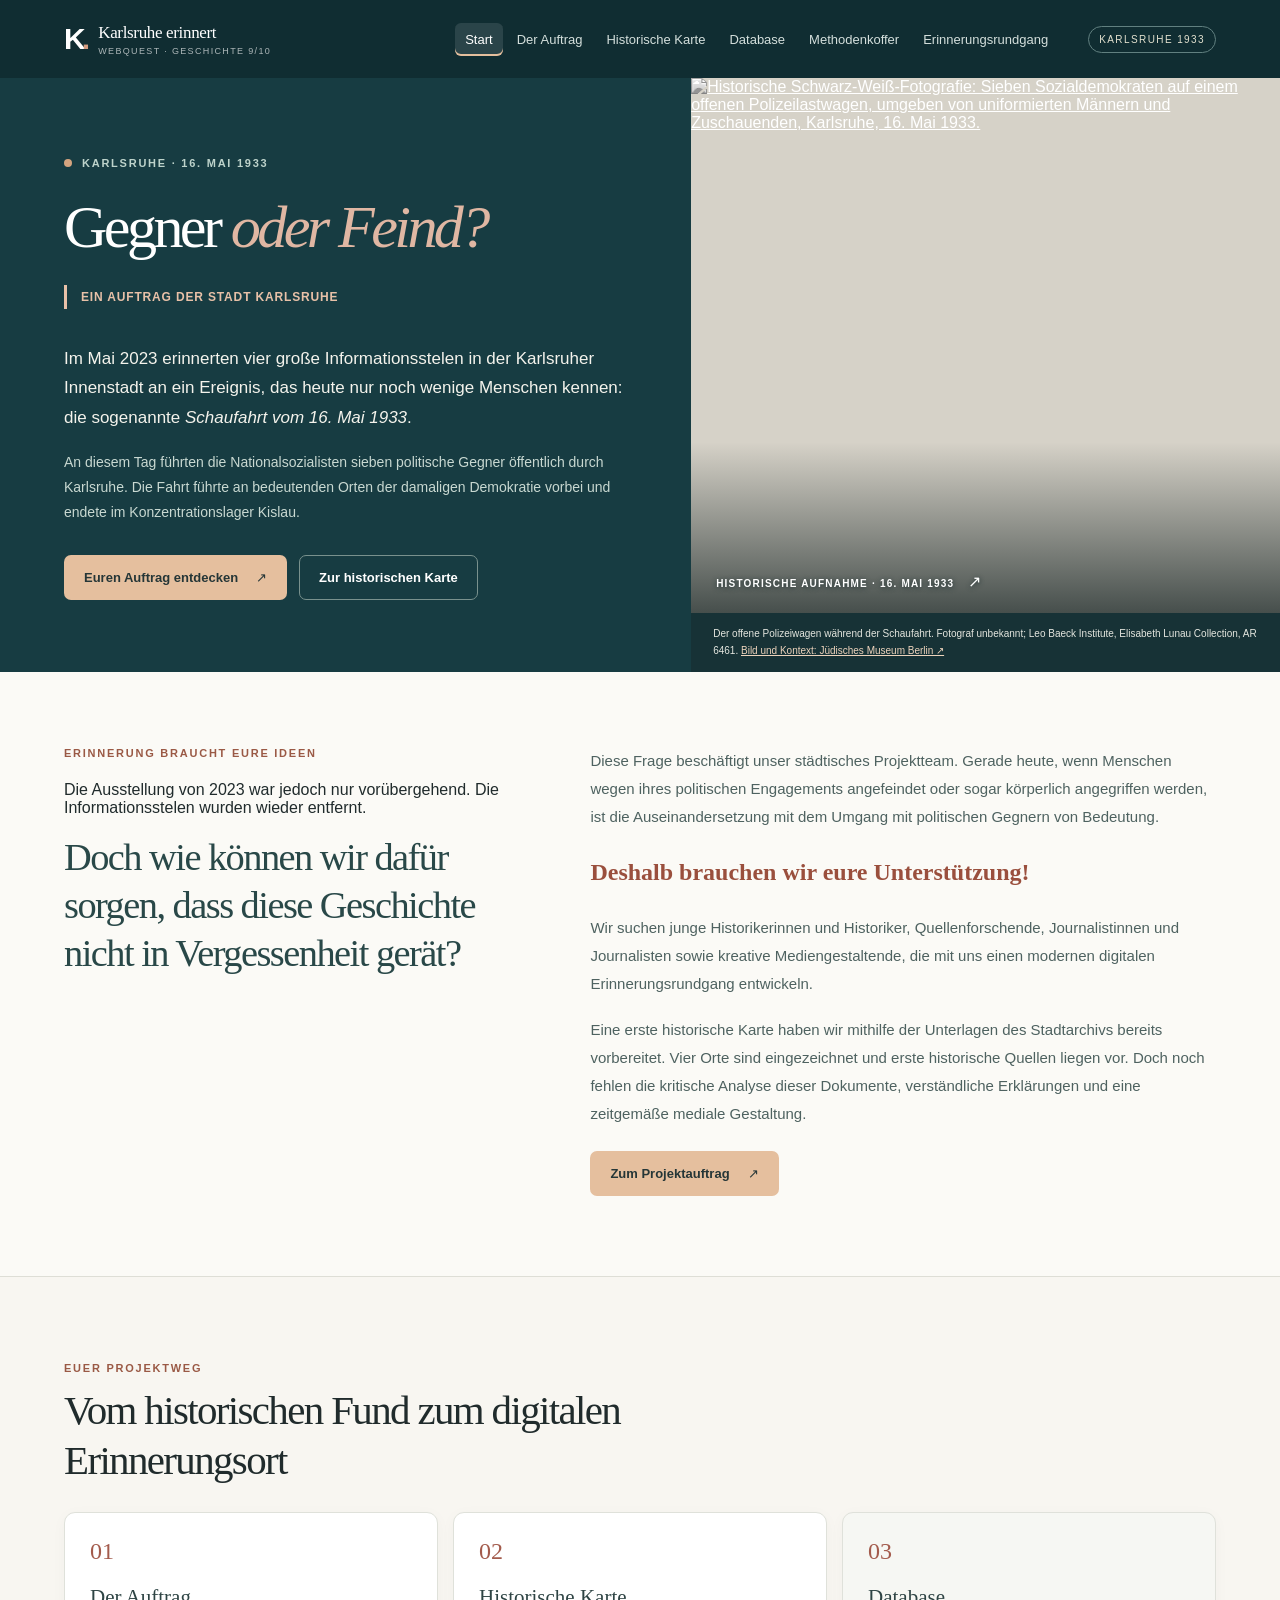
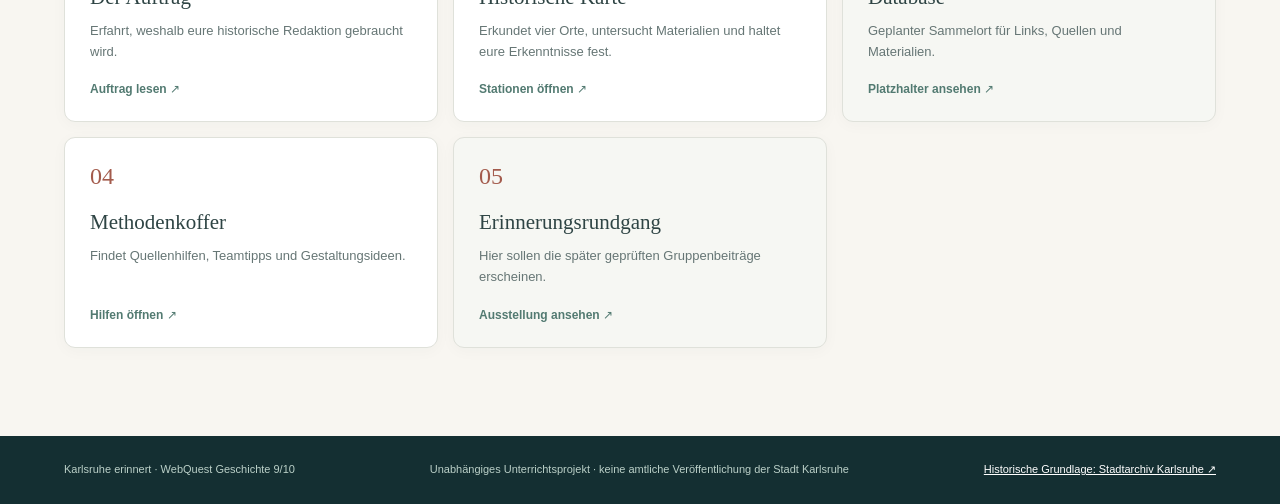
==== index.html @ 9ac7f00b "Preserve original intro narrative order before guiding question" ====
<!doctype html>
<html lang="de">
<head>
  <meta charset="utf-8">
  <meta name="viewport" content="width=device-width, initial-scale=1">
  <meta name="description" content="Gegner oder Feind? – Karlsruher WebQuest zur Schaufahrt vom 16. Mai 1933.">
  <title>Gegner oder Feind? | Karlsruhe erinnert</title>
  
  <link rel="stylesheet" href="styles.css">
  
</head>
<body>
  <a class="skip-link" href="#content">Zum Inhalt springen</a>
  <header class="topbar">
    <a class="brand" href="index.html" aria-label="Zur Startseite">
      <span class="brand-mark" aria-hidden="true">K<span class="brand-dot">.</span></span>
      <span><strong>Karlsruhe erinnert</strong><small>WEBQUEST · GESCHICHTE 9/10</small></span>
    </a>
    <nav class="main-nav" aria-label="Hauptnavigation">
      <a href="index.html" aria-current="page">Start</a>
<a href="auftrag.html">Der Auftrag</a>
<a href="karte.html">Historische Karte</a>
<a href="database.html">Database</a>
<a href="methodenkoffer.html">Methodenkoffer</a>
<a href="erinnerungsrundgang.html">Erinnerungsrundgang</a>
    </nav>
    <details class="mobile-nav">
      <summary>Menü <span aria-hidden="true">☰</span></summary>
      <nav aria-label="Mobile Navigation"><a href="index.html" aria-current="page">Start</a>
<a href="auftrag.html">Der Auftrag</a>
<a href="karte.html">Historische Karte</a>
<a href="database.html">Database</a>
<a href="methodenkoffer.html">Methodenkoffer</a>
<a href="erinnerungsrundgang.html">Erinnerungsrundgang</a></nav>
    </details>
    <span class="top-label">KARLSRUHE 1933</span>
  </header>
  <main id="content">
    <section class="intro intro-photo" id="start">
  <div class="intro-copy">
    <p class="eyebrow"><span class="pulse-dot"></span> KARLSRUHE · 16. MAI 1933</p>
    <h1>Gegner <em>oder Feind?</em></h1>
    <p class="intro-overline"><strong>Ein Auftrag der Stadt Karlsruhe</strong></p>
    <p class="intro-lead">Im Mai 2023 erinnerten vier große Informationsstelen in der Karlsruher Innenstadt an ein Ereignis, das heute nur noch wenige Menschen kennen: die sogenannte <em>Schaufahrt vom 16. Mai 1933</em>.</p>
    <p class="intro-sub">An diesem Tag führten die Nationalsozialisten sieben politische Gegner öffentlich durch Karlsruhe. Die Fahrt führte an bedeutenden Orten der damaligen Demokratie vorbei und endete im Konzentrationslager Kislau.</p>
    <div class="intro-actions"><a class="button button-main" href="auftrag.html">Euren Auftrag entdecken <span aria-hidden="true">↗</span></a><a class="button button-quiet" href="karte.html">Zur historischen Karte</a></div>
  </div>
  <figure class="intro-historical-photo">
    <a class="intro-photo-link" href="https://www.jmberlin.de/1933/de/05_16_offentliche-uberstellung-von-ludwig-marum-und-sechs-weiteren-sozialdemokraten-in-das-konzentrationslager-kislau.php" target="_blank" rel="noopener noreferrer" aria-label="Originalaufnahme und historischen Kontext beim Jüdischen Museum Berlin öffnen">
      <img src="https://www.jmberlin.de/1933/de/uploads/2013/05/05_16_Marum12.jpg" alt="Historische Schwarz-Weiß-Fotografie: Sieben Sozialdemokraten auf einem offenen Polizeilastwagen, umgeben von uniformierten Männern und Zuschauenden, Karlsruhe, 16. Mai 1933." referrerpolicy="no-referrer">
      <span class="photo-hint">HISTORISCHE AUFNAHME · 16. MAI 1933 <span aria-hidden="true">↗</span></span>
    </a>
    <figcaption>Der offene Polizeiwagen während der Schaufahrt. Fotograf unbekannt; Leo Baeck Institute, Elisabeth Lunau Collection, AR 6461. <a href="https://www.jmberlin.de/1933/de/05_16_offentliche-uberstellung-von-ludwig-marum-und-sechs-weiteren-sozialdemokraten-in-das-konzentrationslager-kislau.php" target="_blank" rel="noopener noreferrer">Bild und Kontext: Jüdisches Museum Berlin ↗</a></figcaption>
  </figure>
</section>
<section class="story-section" aria-labelledby="story-question">
  <div class="story-heading"><span class="section-kicker">ERINNERUNG BRAUCHT EURE IDEEN</span><p class="story-context">Die Ausstellung von 2023 war jedoch nur vorübergehend. Die Informationsstelen wurden wieder entfernt.</p><h2 id="story-question">Doch wie können wir dafür sorgen, dass diese Geschichte nicht in Vergessenheit gerät?</h2></div>
  <div class="story-text">
    <p>Diese Frage beschäftigt unser städtisches Projektteam. Gerade heute, wenn Menschen wegen ihres politischen Engagements angefeindet oder sogar körperlich angegriffen werden, ist die Auseinandersetzung mit dem Umgang mit politischen Gegnern von Bedeutung.</p>
    <p class="story-call"><strong>Deshalb brauchen wir eure Unterstützung!</strong></p>
    <p>Wir suchen junge Historikerinnen und Historiker, Quellenforschende, Journalistinnen und Journalisten sowie kreative Mediengestaltende, die mit uns einen modernen digitalen Erinnerungsrundgang entwickeln.</p>
    <p>Eine erste historische Karte haben wir mithilfe der Unterlagen des Stadtarchivs bereits vorbereitet. Vier Orte sind eingezeichnet und erste historische Quellen liegen vor. Doch noch fehlen die kritische Analyse dieser Dokumente, verständliche Erklärungen und eine zeitgemäße mediale Gestaltung.</p>
    <div class="story-actions"><a class="button button-main" href="auftrag.html">Zum Projektauftrag <span aria-hidden="true">↗</span></a></div>
  </div>
</section>
<section class="page-overview" aria-labelledby="uebersicht-title">
  <p class="section-kicker">EUER PROJEKTWEG</p>
  <h2 id="uebersicht-title">Vom historischen Fund zum digitalen Erinnerungsort</h2>
  <div class="journey-grid">
    <a class="journey-card" href="auftrag.html"><span class="journey-index">01</span><strong>Der Auftrag</strong><p>Erfahrt, weshalb eure historische Redaktion gebraucht wird.</p><span class="journey-link">Auftrag lesen ↗</span></a>
    <a class="journey-card" href="karte.html"><span class="journey-index">02</span><strong>Historische Karte</strong><p>Erkundet vier Orte, untersucht Materialien und haltet eure Erkenntnisse fest.</p><span class="journey-link">Stationen öffnen ↗</span></a>
    <a class="journey-card journey-card-muted" href="database.html"><span class="journey-index">03</span><strong>Database</strong><p>Geplanter Sammelort für Links, Quellen und Materialien.</p><span class="journey-link">Platzhalter ansehen ↗</span></a>
    <a class="journey-card" href="methodenkoffer.html"><span class="journey-index">04</span><strong>Methodenkoffer</strong><p>Findet Quellenhilfen, Teamtipps und Gestaltungsideen.</p><span class="journey-link">Hilfen öffnen ↗</span></a>
    <a class="journey-card journey-card-muted" href="erinnerungsrundgang.html"><span class="journey-index">05</span><strong>Erinnerungsrundgang</strong><p>Hier sollen die später geprüften Gruppenbeiträge erscheinen.</p><span class="journey-link">Ausstellung ansehen ↗</span></a>
  </div>
</section>
  </main>
  <footer><span>Karlsruhe erinnert · WebQuest Geschichte 9/10</span><span>Unabhängiges Unterrichtsprojekt · keine amtliche Veröffentlichung der Stadt Karlsruhe</span><a href="https://stadtgeschichte.karlsruhe.de/erinnerungskultur/erinnerungskultur-im-oeffentlichen-raum/schaufahrt-1933" target="_blank" rel="noopener noreferrer">Historische Grundlage: Stadtarchiv Karlsruhe ↗</a></footer>
  
</body>
</html>
---- styles.css ----
:root{font-family:Inter,"Segoe UI",Arial,sans-serif;color:#202b2c;background:#f8f6f1;font-synthesis:none;--dark:#173c42;--darkest:#102d32;--teal:#2f6668;--rust:#9c4a3b;--sand:#f5f0e7;--line:#deded6;--muted:#697677;--shadow:0 12px 40px rgba(27,48,50,.09)}*{box-sizing:border-box}html{scroll-behavior:smooth}body{margin:0}button,input,textarea{font:inherit}button{cursor:pointer}a{color:inherit}a:focus-visible,button:focus-visible,input:focus-visible,textarea:focus-visible,summary:focus-visible{outline:3px solid #e09b5f;outline-offset:3px}.skip-link{position:absolute;top:-60px;left:15px;z-index:1000;background:#fff;padding:12px}.skip-link:focus{top:12px}.topbar{height:78px;background:var(--darkest);color:#fff;display:flex;align-items:center;padding:0 clamp(20px,5vw,88px);gap:30px}.brand{display:flex;align-items:center;gap:12px;text-decoration:none}.brand-mark{font-size:30px;font-weight:900;letter-spacing:-.13em}.brand-dot{color:#d39c80}.brand strong,.brand small{display:block}.brand strong{font-family:Georgia,serif;font-size:17px;font-weight:500;letter-spacing:-.02em}.brand small{font-size:9px;letter-spacing:.15em;opacity:.65;margin-top:3px}.main-nav{display:flex;gap:28px;margin-left:auto}.main-nav a{text-decoration:none;font-size:13px;color:#d4dfdc}.main-nav a:hover{text-decoration:underline}.top-label{border:1px solid #618080;border-radius:20px;padding:7px 10px;font-size:10px;letter-spacing:.14em;color:#e3e1cf}.intro{background:var(--dark);color:white;display:grid;grid-template-columns:minmax(0,1.1fr) minmax(320px,.9fr);min-height:475px;overflow:hidden}.intro-copy{padding:80px 5vw 74px max(5vw,calc((100vw - 1300px)/2));max-width:790px;position:relative;z-index:1}.eyebrow,.section-kicker{font-size:11px;font-weight:750;letter-spacing:.16em}.eyebrow{color:#bed3cb;display:flex;align-items:center;gap:10px}.pulse-dot,.live-dot{height:8px;width:8px;background:#d4a47f;border-radius:100%;display:inline-block}.intro h1{font-family:Georgia,"Times New Roman",serif;font-weight:400;font-size:clamp(48px,5.6vw,82px);letter-spacing:-.06em;line-height:1.04;margin:27px 0 20px;white-space:nowrap}.intro h1 em{font-weight:400;color:#e0b7a3}.intro-lead{font-size:18px;line-height:1.65;max-width:690px;color:#f1f0ea}.intro-sub{color:#c8d8d1;max-width:660px;line-height:1.65;font-size:14px}.intro-actions{display:flex;gap:12px;flex-wrap:wrap;margin-top:30px}.button{display:inline-flex;align-items:center;gap:18px;text-decoration:none;padding:14px 19px;border-radius:7px;font-size:13px;font-weight:700;border:1px solid transparent}.button-main{background:#e5bf9e;color:#253637}.button-quiet{border-color:#79918d;color:white}.button:hover{filter:brightness(.94)}.intro-graphic{position:relative;min-height:370px;background:radial-gradient(circle at 54% 46%,#39686b 0,#214a4e 45%,#173c42 75%)}.graphic-orbit{position:absolute;inset:auto;left:12%;top:9%;height:90%;aspect-ratio:1;border:1px solid #63898960;border-radius:50%}.orbit-2{left:23%;top:20%;height:69%}.orbit-3{left:35%;top:31%;height:47%}.graphic-route{position:absolute;left:27%;top:27%;height:45%;width:43%;border-bottom:5px solid #dcac8e;border-left:5px solid #dcac8e;transform:rotate(-18deg);border-radius:0 0 0 50px;opacity:.77}.graphic-pin{position:absolute;background:#fff5e8;color:#8f4e3e;border:4px solid #cb9582;border-radius:50%;height:42px;width:42px;display:grid;place-items:center;font-size:12px;font-weight:bold;box-shadow:0 5px 25px #0f2929}.p1{left:21%;top:23%}.p2{left:50%;top:35%}.p3{left:39%;top:67%}.p4{left:71%;top:63%}.graphic-text{position:absolute;font-family:Georgia,serif;color:#ffffffe5;font-size:clamp(34px,4vw,70px);left:20%;top:46%;letter-spacing:-.07em}.graphic-text span{color:#d6a58f}.graphic-caption{position:absolute;right:9%;bottom:8%;color:#e2d5be;font-size:10px;letter-spacing:.22em;line-height:1.8;text-align:right}.assignment{display:grid;grid-template-columns:150px 1.4fr 1fr;gap:35px;padding:76px max(5vw,calc((100vw - 1300px)/2));border-bottom:1px solid var(--line);align-items:start}.section-kicker{color:#9a5945}.assignment h2,.workspace-head h2,.methods h2{font-family:Georgia,serif;font-size:clamp(29px,3vw,44px);line-height:1.15;letter-spacing:-.035em;font-weight:400;margin:0 0 20px}.assignment h2 span{color:#8f5e54}.assignment-main>p{font-size:15px;line-height:1.8;max-width:680px;color:#4b5959}.assignment-tasks{display:grid;grid-template-columns:38px 1fr;gap:14px;align-items:center;border-left:1px solid var(--line);padding-left:28px}.task-number{font-family:Georgia,serif;color:var(--rust);font-size:22px}.assignment-tasks p{font-size:13px;line-height:1.55;margin:5px 0}.workspace-section{padding:76px max(5vw,calc((100vw - 1300px)/2));background:#f7f5f0}.workspace-head{display:flex;align-items:end;justify-content:space-between;gap:35px;margin-bottom:26px}.workspace-head p:not(.section-kicker){color:#647071;line-height:1.65;font-size:14px;max-width:670px}.workspace-counter{display:flex;align-items:center;gap:10px;flex-shrink:0}.workspace-counter span{font-family:Georgia,serif;font-size:52px;color:var(--rust)}.workspace-counter small{font-size:9px;color:#6b7475;letter-spacing:.12em;line-height:1.5}.workspace{display:grid;grid-template-columns:minmax(0,1.1fr) minmax(360px,.9fr);border:1px solid #dfe0da;border-radius:13px;background:#fff;min-height:755px;overflow:hidden;box-shadow:var(--shadow)}.map-column{border-right:1px solid var(--line);min-width:0}.map-topline,.detail-topline{padding:18px 22px;display:flex;justify-content:space-between;align-items:center;color:#687577;font-size:10px;font-weight:800;letter-spacing:.10em}.map-topline>span{display:flex;gap:9px;align-items:center}.live-dot{background:#6b9989}.small-button{background:#fff;border:1px solid #cdd7d3;color:#46605d;border-radius:6px;padding:8px 11px;font-weight:700;font-size:11px}.small-button:hover{background:#edf4f0}#map{height:420px;z-index:1;background:#e6ebe7}.map-fallback{padding:35px;font-size:13px;color:#6b7576}.map-footer{padding:15px 20px 14px;font-size:11px;color:#566566;line-height:1.8;border-bottom:1px solid var(--line)}.legend-line{display:inline-block;width:25px;height:0;border-top:3px dashed var(--rust);margin-right:8px;vertical-align:middle}.map-disclaimer{color:#87766c}.station-menu{padding:14px 20px}.station-menu h3{margin:2px 0 13px;font-size:12px;letter-spacing:.05em}.station-buttons{display:grid;grid-template-columns:1fr 1fr;gap:8px}.station-btn{display:flex;text-align:left;align-items:center;gap:10px;padding:11px 9px;border:1px solid #e0e5e1;background:#fff;border-radius:7px;color:#354949;min-width:0}.station-btn.active{background:#eaf2ef;border-color:#65978d}.station-btn strong{font-size:11px;line-height:1.4}.station-number{width:28px;height:28px;display:grid;place-items:center;border-radius:50%;background:#a05343;color:#fff;flex-shrink:0;font-size:11px}.station-btn.active .station-number{background:var(--dark)}.station-btn small{font-size:10px;color:#6a7c7b;display:block;margin-top:3px}.map-note{margin:0 20px 22px;background:#f4f4ef;padding:14px;border-left:3px solid #ad8b71;font-size:11px;line-height:1.8;color:#64706e}.map-note a{color:var(--teal);font-weight:700}.detail-column{padding:0 24px 24px;min-width:0}.detail-topline{padding:22px 0 6px}.chip{padding:5px 7px;border-radius:4px;font-size:9px;letter-spacing:.03em}.chip-pending{background:#f7e8d8;color:#a4663b}.chip-done{background:#e3f0e8;color:#28684f}.detail-column>h3{font-family:Georgia,serif;font-size:clamp(25px,2.4vw,32px);letter-spacing:-.025em;font-weight:400;margin:8px 0 7px;color:#23383a}.station-address{color:#6b7979;font-size:12px;margin:0 0 15px}.tab-row{display:flex;border-bottom:1px solid var(--line);gap:20px;margin-top:24px}.tab{border:none;border-bottom:3px solid transparent;background:none;color:#697a79;font-size:13px;padding:0 2px 12px;font-weight:650}.tab.active{border-bottom-color:var(--rust);color:#293e3d}.station-section{padding-top:20px;border-bottom:1px solid #ecece8;padding-bottom:19px}.station-section:last-child{border-bottom:none}.station-section h4{font-size:12px;display:flex;align-items:center;gap:8px;color:#294a4a;letter-spacing:.01em;margin:0 0 8px}.station-section p{color:#4d5f60;font-size:13px;line-height:1.7;margin:5px 0}.section-symbol{border-radius:4px;background:#e8f0ed;padding:4px 6px;color:#436b67;font-size:13px}.source-list{display:grid;grid-template-columns:1fr 1fr;gap:10px;margin-top:12px}.source-card{border:1px solid #e0e1dc;background:#fff;border-radius:8px;padding:0 0 12px;text-align:left;overflow:hidden;color:#354749}.source-card:hover{border-color:#9bb7ae;box-shadow:0 5px 13px #1f3a3420}.source-thumb{height:91px;background:repeating-linear-gradient(165deg,#e7e2d8,#e7e2d8 10px,#e1ddd2 10px,#e1ddd2 11px);display:flex;align-items:center;justify-content:center;font-size:33px;color:#a0775d}.source-card strong{display:block;font-size:12px;line-height:1.45;padding:10px 10px 2px}.source-card small{display:block;color:#73817f;font-size:10px;padding:0 10px;line-height:1.4}.empty-box{border:1px dashed #c9cfc8;border-radius:8px;background:#fcfcf9;padding:16px;text-align:center;color:#77827f;font-size:12px;line-height:1.5;margin-top:10px}.question-card{background:#edf3f0;border-radius:8px;padding:14px;margin-top:11px}.question-card strong{display:block;color:#315b55;font-size:12px}.question-card p{color:#315554;margin:6px 0 0;font-weight:600}.question-card ul{margin:11px 0 0;padding-left:17px;color:#57716c;font-size:12px;line-height:1.6}.edit-helper{background:#f0f5f2;border-radius:8px;padding:12px 14px;color:#456a61;font-size:12px;line-height:1.55;margin:20px 0 13px}.editor label{display:block;font-size:12px;font-weight:700;color:#354b4a;margin:15px 0 6px}.editor textarea,.editor input{display:block;width:100%;border:1px solid #cfd7d2;border-radius:7px;background:white;padding:11px;color:#263c3a;font-size:13px}.editor textarea{min-height:88px;resize:vertical;line-height:1.55}.editor input{height:43px}.editor small{font-size:11px;color:#74817e;line-height:1.5;display:block;margin-top:5px}.editor-actions{display:flex;gap:9px;flex-wrap:wrap;margin-top:22px}.editor-actions button,.editor-actions a{font-size:12px;border:1px solid #99b4aa;border-radius:7px;padding:11px 13px;background:#e8f1eb;color:#315950;font-weight:700;text-decoration:none}.editor-actions .primary-action{background:var(--dark);color:white;border-color:var(--dark)}.save-note{color:#567166;font-size:11px;margin:12px 0 0}.inline-link{font-size:12px;color:#2a6967;text-decoration:underline;text-underline-offset:2px}.methods{padding:76px max(5vw,calc((100vw - 1300px)/2)) 90px}.methods-header{display:flex;justify-content:space-between;gap:30px;align-items:end;margin-bottom:25px}.methods-header p{color:#677473;line-height:1.6;max-width:330px;font-size:13px}.method-grid{display:grid;grid-template-columns:repeat(3,minmax(0,1fr));gap:13px}.method-card{border:1px solid #e0e2db;border-radius:9px;background:#fff;padding:0;box-shadow:0 4px 18px #20404108}.method-card summary{padding:17px;cursor:pointer;list-style:none;display:flex;align-items:center;gap:12px}.method-card summary::-webkit-details-marker{display:none}.method-icon{width:36px;height:36px;flex-shrink:0;border-radius:8px;background:#edf2ee;display:grid;place-items:center;color:#537b73;font-size:24px}.method-card strong,.method-card small{display:block}.method-card strong{font-size:13px}.method-card small{color:#768581;font-size:11px;margin-top:4px}.method-card .plus{margin-left:auto;color:#7a8a83}.method-card[open] .plus{transform:rotate(45deg)}.method-card>p,.method-card>ol,.method-card>ul{padding:0 17px 17px 29px;margin:0;color:#586965;line-height:1.65;font-size:12px}.method-card>p{padding-left:17px}.method-card li{margin-bottom:5px}footer{padding:25px max(5vw,calc((100vw - 1300px)/2));background:#142f32;color:#bbd0c8;display:flex;flex-wrap:wrap;gap:20px;justify-content:space-between;align-items:center;font-size:11px;line-height:1.6}footer a{color:#fff}dialog{border:none;padding:0;border-radius:12px;max-width:min(620px,92vw);width:100%;box-shadow:0 20px 80px #102e2e5e}dialog::backdrop{background:#13272baf}.dialog-shell{padding:28px;position:relative}.dialog-close{position:absolute;top:10px;right:16px;background:none;border:0;font-size:30px;color:#506461}.dialog-shell h3{font-family:Georgia,serif;font-size:26px;font-weight:400;margin:8px 30px 12px 0}.dialog-shell p{font-size:14px;line-height:1.6;color:#536460}.dialog-shell a{color:#2e6a62;display:inline-block;margin-top:12px;font-weight:700}.leaflet-div-icon.station-marker{width:34px!important;height:34px!important;border-radius:50%;border:3px solid #fff;background:#a15041;color:white;display:grid;place-items:center;box-shadow:0 4px 14px #354a4a70;font-size:12px;font-weight:800}.leaflet-div-icon.station-marker.is-active{background:#244f52;outline:3px solid #e4b89a}.leaflet-control-attribution{font-size:9px!important}@media(max-width:1050px){.intro{grid-template-columns:1fr .75fr}.intro h1{white-space:normal}.assignment{grid-template-columns:110px 1fr;gap:25px}.assignment-tasks{grid-column:2}.workspace{grid-template-columns:1fr}.map-column{border-right:0;border-bottom:1px solid var(--line)}.detail-column{padding-bottom:30px}.method-grid{grid-template-columns:repeat(2,minmax(0,1fr))}}@media(max-width:700px){.topbar{padding:0 18px;height:67px}.brand strong{font-size:15px}.main-nav{display:none}.top-label{margin-left:auto}.intro{grid-template-columns:1fr}.intro-copy{padding:55px 22px}.intro-graphic{height:190px;min-height:190px}.graphic-orbit{top:-125%;height:400px}.orbit-2{top:-90%;height:310px}.orbit-3{top:-40%;height:205px}.graphic-text{left:20%;top:45%;font-size:35px}.graphic-pin{width:28px;height:28px;font-size:9px;border-width:2px}.assignment,.workspace-section,.methods{padding:50px 20px}.assignment{display:block}.assignment-tasks{margin-top:24px;padding-top:22px;padding-left:0;border-left:0;border-top:1px solid var(--line)}.workspace-head{align-items:start}.workspace-counter{display:none}.workspace{display:block}.map-topline{gap:7px;flex-wrap:wrap}#map{height:320px}.station-buttons{grid-template-columns:1fr 1fr}.detail-column{padding:0 17px 22px}.source-list{grid-template-columns:1fr 1fr}.methods-header{display:block}.method-grid{grid-template-columns:1fr}.methods-header p{max-width:none}footer{display:block}footer>*{display:block;margin:10px 0}}

/* === Mehrseitige WebQuest-Version 0.2 === */
.topbar{position:relative;z-index:3000}
.main-nav{gap:4px;align-items:center;margin-left:auto}
.main-nav a{padding:9px 10px;border-radius:6px;white-space:nowrap;transition:background .15s ease}
.main-nav a:hover,.main-nav a[aria-current="page"]{background:rgba(255,255,255,.11);text-decoration:none;color:#fff}
.main-nav a[aria-current="page"]{box-shadow:inset 0 -2px 0 #e5bf9e}
.mobile-nav{display:none;position:relative;margin-left:auto}
.mobile-nav summary{list-style:none;padding:9px 12px;cursor:pointer;border:1px solid #79918d;border-radius:7px;color:#fff;font-size:13px;font-weight:650;white-space:nowrap}
.mobile-nav summary::-webkit-details-marker{display:none}
.mobile-nav summary span{margin-left:7px}
.mobile-nav nav{position:absolute;top:calc(100% + 13px);right:0;min-width:240px;background:#16383d;border:1px solid #3b6365;border-radius:10px;padding:8px;display:grid;box-shadow:0 12px 35px #0e292c88}
.mobile-nav nav a{padding:12px 13px;text-decoration:none;color:#ecf0ea;border-radius:6px;font-size:13px}
.mobile-nav nav a:hover,.mobile-nav nav a[aria-current="page"]{background:#315c5c}
.button-outline{background:#fff;border-color:#94b1a7;color:#294c4b}
.button-outline:hover{background:#f4f7f3}
.text-route-link{color:#3f6962;font-size:13px;font-weight:700;text-decoration:underline;text-underline-offset:3px}
.page-hero{background:#1b454a;color:#fff;padding:68px max(5vw,calc((100vw - 1300px)/2)) 73px}
.page-hero .section-kicker{color:#ecc6ae}
.page-hero h1{font-family:Georgia,"Times New Roman",serif;font-weight:400;font-size:clamp(39px,4.7vw,65px);letter-spacing:-.05em;line-height:1.13;margin:14px 0 17px}
.page-hero>p:last-child{font-size:16px;max-width:780px;line-height:1.75;color:#dce8e1;margin:0}
.page-overview,.narrative-section,.database-section,.exhibition-section{padding:74px max(5vw,calc((100vw - 1300px)/2)) 88px}
.page-overview h2,.narrative-section h2,.exhibition-section h2{font-family:Georgia,serif;font-weight:400;letter-spacing:-.04em;font-size:clamp(30px,3.2vw,45px);max-width:760px;margin:12px 0 24px;line-height:1.2}
.journey-grid{display:grid;grid-template-columns:repeat(3,minmax(0,1fr));gap:15px;margin-top:27px}
.journey-card{display:flex;flex-direction:column;min-height:210px;padding:25px;border:1px solid #dfe1da;border-radius:11px;background:#fff;color:#2e4444;text-decoration:none;box-shadow:0 3px 15px #244b4308;transition:transform .15s ease,border-color .15s ease}
.journey-card:hover{border-color:#90b1a6;transform:translateY(-3px)}
.journey-index{font-family:Georgia,serif;color:#a35b4c;font-size:24px;margin-bottom:20px}
.journey-card strong{font-family:Georgia,serif;font-weight:400;font-size:21px}
.journey-card p{color:#667675;font-size:13px;line-height:1.6;margin:11px 0 20px}
.journey-link{font-size:12px;color:#527a71;font-weight:700;margin-top:auto}
.journey-card-muted{background:#f6f7f3}
.narrative-section{border-top:1px solid var(--line);background:#f9f8f3}
.narrative-section>p:not(.section-kicker){line-height:1.7;color:#536361;font-size:15px;max-width:830px}
.role-grid{display:grid;grid-template-columns:repeat(4,minmax(0,1fr));gap:14px;margin:30px 0}
.role-grid article{border:1px solid #dce2dc;padding:22px;border-radius:9px;background:#fff}
.role-icon{font-size:25px;color:#a05343}
.role-grid h3{font-size:15px;color:#314f4e;margin:13px 0 8px}
.role-grid p{font-size:12px;line-height:1.7;color:#687976;margin:0}
.callout-line{border-left:4px solid #ab604b;background:#f0ede6;padding:18px 22px;line-height:1.75;color:#4e6160;font-size:14px;border-radius:0 8px 8px 0}
.page-actions{display:flex;align-items:center;gap:12px;flex-wrap:wrap;margin-top:26px}
.after-map{display:flex;justify-content:center;align-items:center;gap:25px;flex-wrap:wrap;padding:6px 22px 65px;background:#f7f5f0}
.database-section{background:#f8f7f2}
.database-banner{display:flex;align-items:center;gap:18px;padding:20px 24px;background:#e8f0ed;border-radius:10px;border:1px solid #cbd9d1}
.database-symbol{font-size:32px;color:#527a73}
.database-banner strong{color:#2e5b55;font-size:15px}
.database-banner p{color:#55736e;line-height:1.65;font-size:13px;max-width:720px;margin:6px 0 0}
.database-state{font-size:10px;background:#fff5e8;border:1px solid #e6cdaf;color:#915f41;padding:7px 10px;border-radius:50px;letter-spacing:.1em;white-space:nowrap;margin-left:auto;font-weight:750}
.database-cards{display:grid;grid-template-columns:repeat(3,minmax(0,1fr));gap:16px;margin-top:24px}
.database-card{min-height:265px;padding:25px;border:1px solid #dde1d9;background:#fff;border-radius:11px}
.db-icon{height:48px;width:48px;display:grid;place-items:center;background:#edf3ef;border-radius:9px;color:#4f776f;font-size:30px}
.database-card h2{font-family:Georgia,serif;font-weight:400;font-size:23px;margin:20px 0 8px;color:#2e4646}
.database-card p{font-size:13px;color:#62726f;line-height:1.7}
.database-sample{border:1px dashed #c9d0ca;border-radius:7px;padding:16px 8px;color:#87918a;font-size:11px;text-align:center;margin-top:24px}
.database-bottom{margin-top:24px;padding:26px 28px;background:#fff;border-left:3px solid #bc7963;border-radius:0 9px 9px 0;max-width:850px}
.database-bottom strong{color:#344d49}
.database-bottom p{font-size:13px;line-height:1.75;color:#667570}
.exhibition-section{background:#f8f7f2}
.exhibition-intro{display:flex;align-items:flex-end;justify-content:space-between;gap:35px;margin-bottom:28px}
.exhibition-intro h2{max-width:620px}
.exhibition-intro>p{max-width:380px;color:#61726e;font-size:13px;line-height:1.75}
.exhibition-grid{display:grid;grid-template-columns:repeat(2,minmax(0,1fr));gap:14px}
.exhibit-card{padding:23px 25px;display:flex;gap:20px;border:1px solid #dde0d8;border-radius:10px;background:#fff;min-height:190px}
.exhibit-number{font-family:Georgia,serif;font-size:30px;color:#a96552}
.exhibit-card h2{font-family:Georgia,serif;font-size:23px;font-weight:400;margin:5px 0 9px}
.exhibit-card p{font-size:13px;line-height:1.65;color:#647371}
.exhibit-state{display:inline-block;font-size:11px;font-weight:700;background:#f3eee6;color:#95745c;padding:7px 10px;border-radius:4px;margin-top:6px}
.exhibition-reflection{margin:28px 0;padding:27px 30px;background:#e9f1ed;border-radius:10px}
.reflection-label{font-size:10px;color:#70867b;letter-spacing:.13em;font-weight:800}
.exhibition-reflection p{font-family:Georgia,serif;font-size:22px;line-height:1.4;color:#31514b;margin:7px 0 22px}
.exhibition-reflection p:last-child{margin-bottom:0}
@media(max-width:1190px){
  .main-nav{display:none}
  .mobile-nav{display:block}
  .top-label{margin-left:0}
}
@media(max-width:850px){
  .journey-grid{grid-template-columns:repeat(2,minmax(0,1fr))}
  .role-grid{grid-template-columns:repeat(2,minmax(0,1fr))}
  .database-cards{grid-template-columns:repeat(2,minmax(0,1fr))}
  .exhibition-intro{display:block}
}
@media(max-width:700px){
  .top-label{display:none}
  .mobile-nav{margin-left:auto}
  .page-hero{padding:52px 20px 56px}
  .page-overview,.narrative-section,.database-section,.exhibition-section{padding:52px 20px}
  .journey-grid,.database-cards,.exhibition-grid{grid-template-columns:1fr}
  .journey-card{min-height:175px}
  .role-grid{grid-template-columns:1fr}
  .database-banner{display:block}
  .database-symbol{display:inline-block;margin-bottom:12px}
  .database-state{display:inline-block;margin:15px 0 0}
  .exhibit-card{min-height:auto}
  .after-map{gap:14px}
}


/* === Startseite: historischer Projektauftrag und Archivfotografie === */
.intro-photo{grid-template-columns:minmax(0,1.08fr) minmax(320px,.92fr);align-items:stretch}
.intro-photo .intro-copy{padding-top:68px;padding-bottom:72px}
.intro-photo .intro-copy h1{font-size:clamp(46px,4.7vw,72px);margin-bottom:26px}
.intro-overline{display:inline-block;font-size:12px;letter-spacing:.07em;color:#e8c1a8;text-transform:uppercase;border-left:3px solid #e8c1a8;padding:5px 0 5px 14px;margin:0 0 18px;font-weight:650}
.intro-photo .intro-lead{font-size:17px;line-height:1.75;color:#f4f3ec}
.intro-photo .intro-sub{font-size:14px;line-height:1.8}
.intro-historical-photo{display:flex;flex-direction:column;position:relative;min-width:0;margin:0;background:#d6d2c8;overflow:hidden}
.intro-photo-link{position:relative;display:block;flex:1;min-height:370px;background:#d6d2c8;overflow:hidden}
.intro-photo-link img{display:block;width:100%;height:100%;min-height:470px;object-fit:cover;object-position:49% 47%;filter:grayscale(100%) contrast(1.05);transition:transform .4s ease}
.intro-photo-link:hover img{transform:scale(1.025)}
.intro-photo-link::after{content:"";position:absolute;inset:auto 0 0;height:32%;background:linear-gradient(transparent,rgba(17,30,30,.73));pointer-events:none}
.photo-hint{position:absolute;bottom:22px;left:25px;z-index:1;color:#fff;font-size:10px;font-weight:750;letter-spacing:.12em;text-shadow:0 1px 5px #1a2e2f}
.photo-hint span{font-size:16px;margin-left:10px}
.intro-historical-photo figcaption{font-size:10px;line-height:1.65;color:#e4e6df;background:#173236;padding:13px 22px}
.intro-historical-photo figcaption a{color:#edd3bc}
.story-section{display:grid;grid-template-columns:minmax(0,.85fr) minmax(0,1.15fr);gap:clamp(35px,5vw,95px);padding:75px max(5vw,calc((100vw - 1300px)/2)) 80px;background:#fbfaf6;border-bottom:1px solid var(--line)}
.story-heading .section-kicker{display:block;margin-bottom:22px}
.story-heading h2{font-family:Georgia,"Times New Roman",serif;font-weight:400;line-height:1.25;letter-spacing:-.04em;font-size:clamp(27px,3vw,42px);color:#294848;margin:0}
.story-text p{font-size:15px;line-height:1.85;color:#4e6260;margin:0 0 19px}
.story-text .story-call{font-family:Georgia,serif;font-size:24px;color:#9a4f3d;line-height:1.4;margin:25px 0}
.story-actions{margin-top:24px}
@media(max-width:1100px){
  .intro-photo{grid-template-columns:minmax(0,1fr) minmax(300px,.85fr)}
  .intro-photo .intro-copy h1{white-space:normal}
}
@media(max-width:760px){
  .intro-photo{grid-template-columns:1fr}
  .intro-photo .intro-copy{padding:55px 22px}
  .intro-photo-link{min-height:310px;max-height:430px}
  .intro-photo-link img{min-height:310px;object-position:center 42%}
  .story-section{grid-template-columns:1fr;gap:23px;padding:52px 20px}
  .story-heading h2{font-size:32px}
}
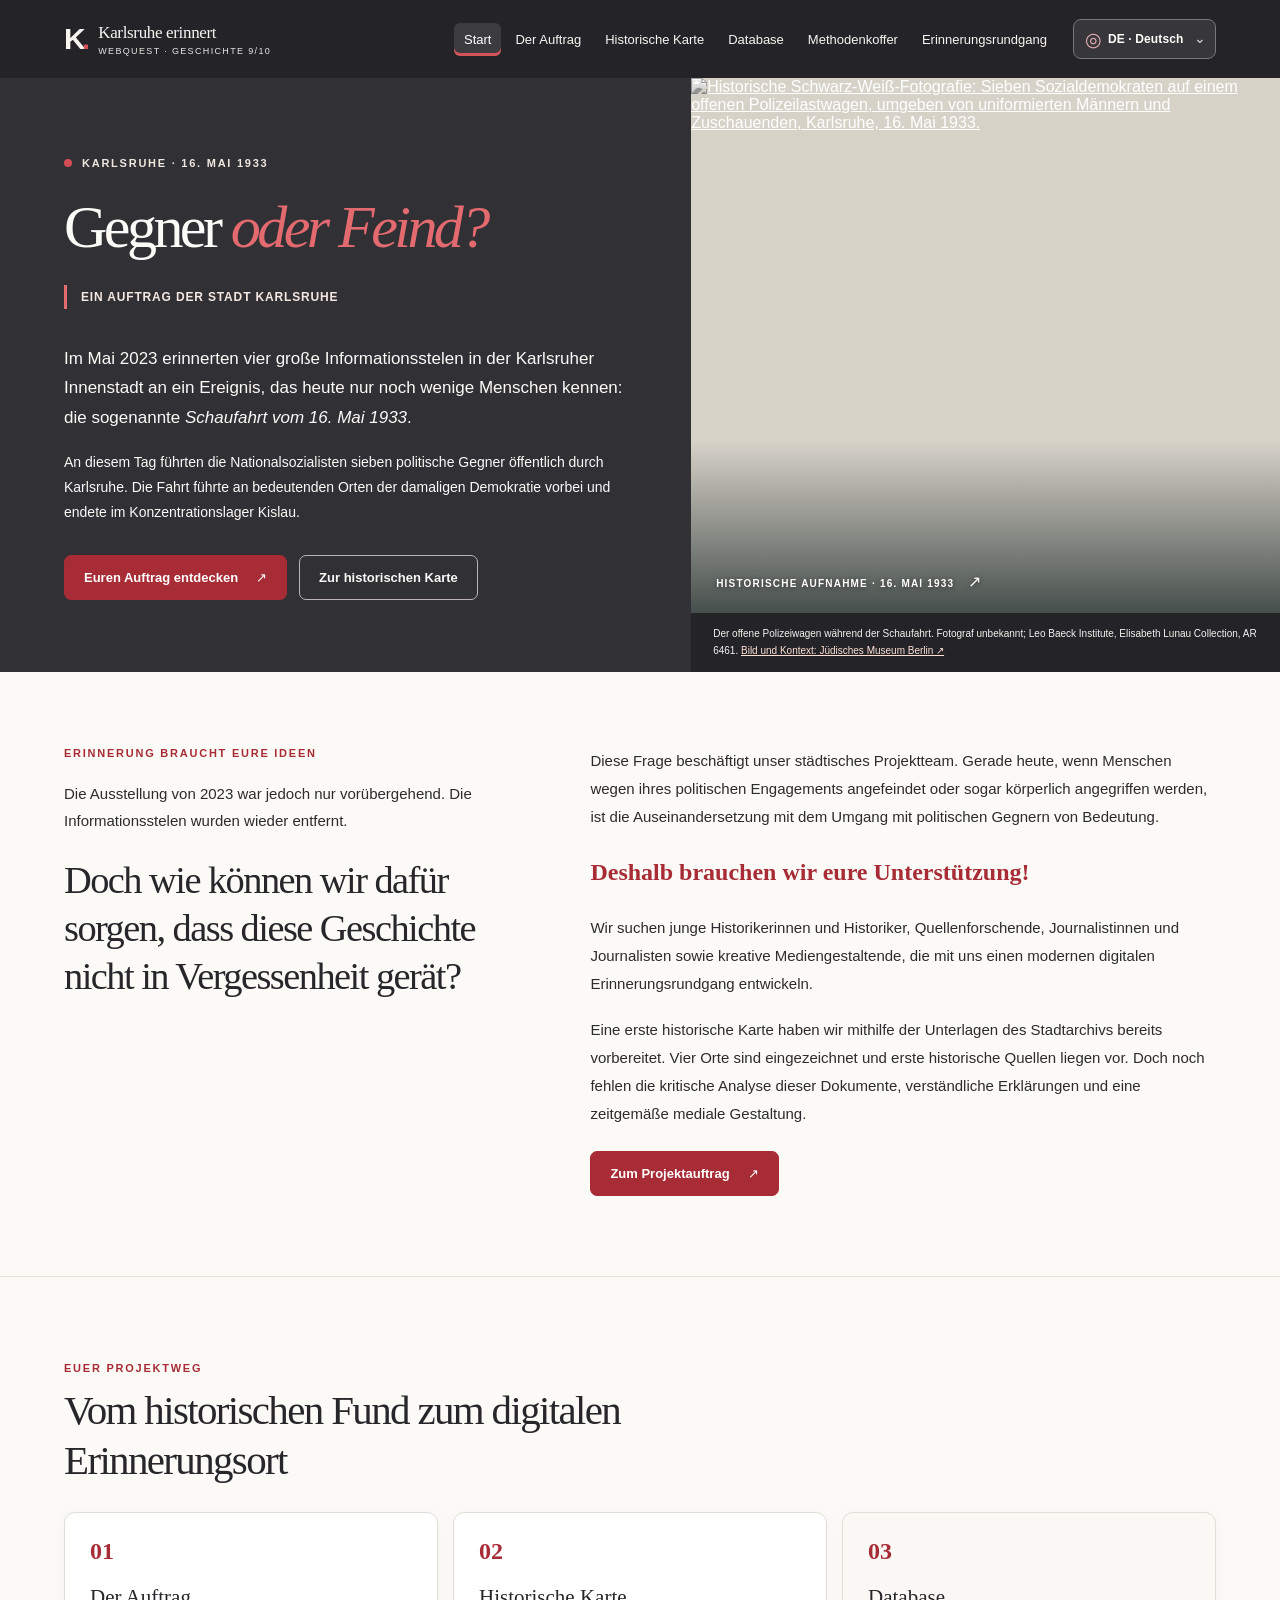
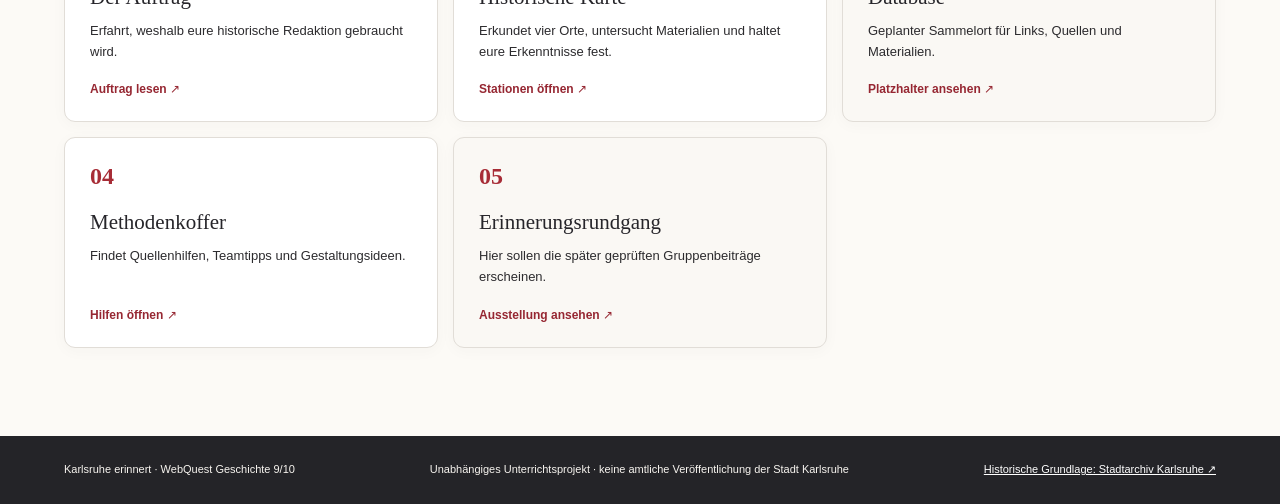
==== commit 626ab883: "Enable persistent German, English and easy German language selection" ====
--- a/index.html
+++ b/index.html
@@ -6,8 +6,10 @@
   <meta name="description" content="Gegner oder Feind? – Karlsruher WebQuest zur Schaufahrt vom 16. Mai 1933.">
   <title>Gegner oder Feind? | Karlsruhe erinnert</title>
   
-  <link rel="stylesheet" href="styles.css">
+  <link rel="stylesheet" href="styles.css?v=lang-v1">
   
+  <script src="i18n-data.js?v=lang-v1" defer></script>
+  <script src="i18n.js?v=lang-v1" defer></script>
 </head>
 <body>
   <a class="skip-link" href="#content">Zum Inhalt springen</a>
--- a/styles.css
+++ b/styles.css
@@ -1,59 +1,75 @@
-:root{font-family:Inter,"Segoe UI",Arial,sans-serif;color:#202b2c;background:#f8f6f1;font-synthesis:none;--dark:#173c42;--darkest:#102d32;--teal:#2f6668;--rust:#9c4a3b;--sand:#f5f0e7;--line:#deded6;--muted:#697677;--shadow:0 12px 40px rgba(27,48,50,.09)}*{box-sizing:border-box}html{scroll-behavior:smooth}body{margin:0}button,input,textarea{font:inherit}button{cursor:pointer}a{color:inherit}a:focus-visible,button:focus-visible,input:focus-visible,textarea:focus-visible,summary:focus-visible{outline:3px solid #e09b5f;outline-offset:3px}.skip-link{position:absolute;top:-60px;left:15px;z-index:1000;background:#fff;padding:12px}.skip-link:focus{top:12px}.topbar{height:78px;background:var(--darkest);color:#fff;display:flex;align-items:center;padding:0 clamp(20px,5vw,88px);gap:30px}.brand{display:flex;align-items:center;gap:12px;text-decoration:none}.brand-mark{font-size:30px;font-weight:900;letter-spacing:-.13em}.brand-dot{color:#d39c80}.brand strong,.brand small{display:block}.brand strong{font-family:Georgia,serif;font-size:17px;font-weight:500;letter-spacing:-.02em}.brand small{font-size:9px;letter-spacing:.15em;opacity:.65;margin-top:3px}.main-nav{display:flex;gap:28px;margin-left:auto}.main-nav a{text-decoration:none;font-size:13px;color:#d4dfdc}.main-nav a:hover{text-decoration:underline}.top-label{border:1px solid #618080;border-radius:20px;padding:7px 10px;font-size:10px;letter-spacing:.14em;color:#e3e1cf}.intro{background:var(--dark);color:white;display:grid;grid-template-columns:minmax(0,1.1fr) minmax(320px,.9fr);min-height:475px;overflow:hidden}.intro-copy{padding:80px 5vw 74px max(5vw,calc((100vw - 1300px)/2));max-width:790px;position:relative;z-index:1}.eyebrow,.section-kicker{font-size:11px;font-weight:750;letter-spacing:.16em}.eyebrow{color:#bed3cb;display:flex;align-items:center;gap:10px}.pulse-dot,.live-dot{height:8px;width:8px;background:#d4a47f;border-radius:100%;display:inline-block}.intro h1{font-family:Georgia,"Times New Roman",serif;font-weight:400;font-size:clamp(48px,5.6vw,82px);letter-spacing:-.06em;line-height:1.04;margin:27px 0 20px;white-space:nowrap}.intro h1 em{font-weight:400;color:#e0b7a3}.intro-lead{font-size:18px;line-height:1.65;max-width:690px;color:#f1f0ea}.intro-sub{color:#c8d8d1;max-width:660px;line-height:1.65;font-size:14px}.intro-actions{display:flex;gap:12px;flex-wrap:wrap;margin-top:30px}.button{display:inline-flex;align-items:center;gap:18px;text-decoration:none;padding:14px 19px;border-radius:7px;font-size:13px;font-weight:700;border:1px solid transparent}.button-main{background:#e5bf9e;color:#253637}.button-quiet{border-color:#79918d;color:white}.button:hover{filter:brightness(.94)}.intro-graphic{position:relative;min-height:370px;background:radial-gradient(circle at 54% 46%,#39686b 0,#214a4e 45%,#173c42 75%)}.graphic-orbit{position:absolute;inset:auto;left:12%;top:9%;height:90%;aspect-ratio:1;border:1px solid #63898960;border-radius:50%}.orbit-2{left:23%;top:20%;height:69%}.orbit-3{left:35%;top:31%;height:47%}.graphic-route{position:absolute;left:27%;top:27%;height:45%;width:43%;border-bottom:5px solid #dcac8e;border-left:5px solid #dcac8e;transform:rotate(-18deg);border-radius:0 0 0 50px;opacity:.77}.graphic-pin{position:absolute;background:#fff5e8;color:#8f4e3e;border:4px solid #cb9582;border-radius:50%;height:42px;width:42px;display:grid;place-items:center;font-size:12px;font-weight:bold;box-shadow:0 5px 25px #0f2929}.p1{left:21%;top:23%}.p2{left:50%;top:35%}.p3{left:39%;top:67%}.p4{left:71%;top:63%}.graphic-text{position:absolute;font-family:Georgia,serif;color:#ffffffe5;font-size:clamp(34px,4vw,70px);left:20%;top:46%;letter-spacing:-.07em}.graphic-text span{color:#d6a58f}.graphic-caption{position:absolute;right:9%;bottom:8%;color:#e2d5be;font-size:10px;letter-spacing:.22em;line-height:1.8;text-align:right}.assignment{display:grid;grid-template-columns:150px 1.4fr 1fr;gap:35px;padding:76px max(5vw,calc((100vw - 1300px)/2));border-bottom:1px solid var(--line);align-items:start}.section-kicker{color:#9a5945}.assignment h2,.workspace-head h2,.methods h2{font-family:Georgia,serif;font-size:clamp(29px,3vw,44px);line-height:1.15;letter-spacing:-.035em;font-weight:400;margin:0 0 20px}.assignment h2 span{color:#8f5e54}.assignment-main>p{font-size:15px;line-height:1.8;max-width:680px;color:#4b5959}.assignment-tasks{display:grid;grid-template-columns:38px 1fr;gap:14px;align-items:center;border-left:1px solid var(--line);padding-left:28px}.task-number{font-family:Georgia,serif;color:var(--rust);font-size:22px}.assignment-tasks p{font-size:13px;line-height:1.55;margin:5px 0}.workspace-section{padding:76px max(5vw,calc((100vw - 1300px)/2));background:#f7f5f0}.workspace-head{display:flex;align-items:end;justify-content:space-between;gap:35px;margin-bottom:26px}.workspace-head p:not(.section-kicker){color:#647071;line-height:1.65;font-size:14px;max-width:670px}.workspace-counter{display:flex;align-items:center;gap:10px;flex-shrink:0}.workspace-counter span{font-family:Georgia,serif;font-size:52px;color:var(--rust)}.workspace-counter small{font-size:9px;color:#6b7475;letter-spacing:.12em;line-height:1.5}.workspace{display:grid;grid-template-columns:minmax(0,1.1fr) minmax(360px,.9fr);border:1px solid #dfe0da;border-radius:13px;background:#fff;min-height:755px;overflow:hidden;box-shadow:var(--shadow)}.map-column{border-right:1px solid var(--line);min-width:0}.map-topline,.detail-topline{padding:18px 22px;display:flex;justify-content:space-between;align-items:center;color:#687577;font-size:10px;font-weight:800;letter-spacing:.10em}.map-topline>span{display:flex;gap:9px;align-items:center}.live-dot{background:#6b9989}.small-button{background:#fff;border:1px solid #cdd7d3;color:#46605d;border-radius:6px;padding:8px 11px;font-weight:700;font-size:11px}.small-button:hover{background:#edf4f0}#map{height:420px;z-index:1;background:#e6ebe7}.map-fallback{padding:35px;font-size:13px;color:#6b7576}.map-footer{padding:15px 20px 14px;font-size:11px;color:#566566;line-height:1.8;border-bottom:1px solid var(--line)}.legend-line{display:inline-block;width:25px;height:0;border-top:3px dashed var(--rust);margin-right:8px;vertical-align:middle}.map-disclaimer{color:#87766c}.station-menu{padding:14px 20px}.station-menu h3{margin:2px 0 13px;font-size:12px;letter-spacing:.05em}.station-buttons{display:grid;grid-template-columns:1fr 1fr;gap:8px}.station-btn{display:flex;text-align:left;align-items:center;gap:10px;padding:11px 9px;border:1px solid #e0e5e1;background:#fff;border-radius:7px;color:#354949;min-width:0}.station-btn.active{background:#eaf2ef;border-color:#65978d}.station-btn strong{font-size:11px;line-height:1.4}.station-number{width:28px;height:28px;display:grid;place-items:center;border-radius:50%;background:#a05343;color:#fff;flex-shrink:0;font-size:11px}.station-btn.active .station-number{background:var(--dark)}.station-btn small{font-size:10px;color:#6a7c7b;display:block;margin-top:3px}.map-note{margin:0 20px 22px;background:#f4f4ef;padding:14px;border-left:3px solid #ad8b71;font-size:11px;line-height:1.8;color:#64706e}.map-note a{color:var(--teal);font-weight:700}.detail-column{padding:0 24px 24px;min-width:0}.detail-topline{padding:22px 0 6px}.chip{padding:5px 7px;border-radius:4px;font-size:9px;letter-spacing:.03em}.chip-pending{background:#f7e8d8;color:#a4663b}.chip-done{background:#e3f0e8;color:#28684f}.detail-column>h3{font-family:Georgia,serif;font-size:clamp(25px,2.4vw,32px);letter-spacing:-.025em;font-weight:400;margin:8px 0 7px;color:#23383a}.station-address{color:#6b7979;font-size:12px;margin:0 0 15px}.tab-row{display:flex;border-bottom:1px solid var(--line);gap:20px;margin-top:24px}.tab{border:none;border-bottom:3px solid transparent;background:none;color:#697a79;font-size:13px;padding:0 2px 12px;font-weight:650}.tab.active{border-bottom-color:var(--rust);color:#293e3d}.station-section{padding-top:20px;border-bottom:1px solid #ecece8;padding-bottom:19px}.station-section:last-child{border-bottom:none}.station-section h4{font-size:12px;display:flex;align-items:center;gap:8px;color:#294a4a;letter-spacing:.01em;margin:0 0 8px}.station-section p{color:#4d5f60;font-size:13px;line-height:1.7;margin:5px 0}.section-symbol{border-radius:4px;background:#e8f0ed;padding:4px 6px;color:#436b67;font-size:13px}.source-list{display:grid;grid-template-columns:1fr 1fr;gap:10px;margin-top:12px}.source-card{border:1px solid #e0e1dc;background:#fff;border-radius:8px;padding:0 0 12px;text-align:left;overflow:hidden;color:#354749}.source-card:hover{border-color:#9bb7ae;box-shadow:0 5px 13px #1f3a3420}.source-thumb{height:91px;background:repeating-linear-gradient(165deg,#e7e2d8,#e7e2d8 10px,#e1ddd2 10px,#e1ddd2 11px);display:flex;align-items:center;justify-content:center;font-size:33px;color:#a0775d}.source-card strong{display:block;font-size:12px;line-height:1.45;padding:10px 10px 2px}.source-card small{display:block;color:#73817f;font-size:10px;padding:0 10px;line-height:1.4}.empty-box{border:1px dashed #c9cfc8;border-radius:8px;background:#fcfcf9;padding:16px;text-align:center;color:#77827f;font-size:12px;line-height:1.5;margin-top:10px}.question-card{background:#edf3f0;border-radius:8px;padding:14px;margin-top:11px}.question-card strong{display:block;color:#315b55;font-size:12px}.question-card p{color:#315554;margin:6px 0 0;font-weight:600}.question-card ul{margin:11px 0 0;padding-left:17px;color:#57716c;font-size:12px;line-height:1.6}.edit-helper{background:#f0f5f2;border-radius:8px;padding:12px 14px;color:#456a61;font-size:12px;line-height:1.55;margin:20px 0 13px}.editor label{display:block;font-size:12px;font-weight:700;color:#354b4a;margin:15px 0 6px}.editor textarea,.editor input{display:block;width:100%;border:1px solid #cfd7d2;border-radius:7px;background:white;padding:11px;color:#263c3a;font-size:13px}.editor textarea{min-height:88px;resize:vertical;line-height:1.55}.editor input{height:43px}.editor small{font-size:11px;color:#74817e;line-height:1.5;display:block;margin-top:5px}.editor-actions{display:flex;gap:9px;flex-wrap:wrap;margin-top:22px}.editor-actions button,.editor-actions a{font-size:12px;border:1px solid #99b4aa;border-radius:7px;padding:11px 13px;background:#e8f1eb;color:#315950;font-weight:700;text-decoration:none}.editor-actions .primary-action{background:var(--dark);color:white;border-color:var(--dark)}.save-note{color:#567166;font-size:11px;margin:12px 0 0}.inline-link{font-size:12px;color:#2a6967;text-decoration:underline;text-underline-offset:2px}.methods{padding:76px max(5vw,calc((100vw - 1300px)/2)) 90px}.methods-header{display:flex;justify-content:space-between;gap:30px;align-items:end;margin-bottom:25px}.methods-header p{color:#677473;line-height:1.6;max-width:330px;font-size:13px}.method-grid{display:grid;grid-template-columns:repeat(3,minmax(0,1fr));gap:13px}.method-card{border:1px solid #e0e2db;border-radius:9px;background:#fff;padding:0;box-shadow:0 4px 18px #20404108}.method-card summary{padding:17px;cursor:pointer;list-style:none;display:flex;align-items:center;gap:12px}.method-card summary::-webkit-details-marker{display:none}.method-icon{width:36px;height:36px;flex-shrink:0;border-radius:8px;background:#edf2ee;display:grid;place-items:center;color:#537b73;font-size:24px}.method-card strong,.method-card small{display:block}.method-card strong{font-size:13px}.method-card small{color:#768581;font-size:11px;margin-top:4px}.method-card .plus{margin-left:auto;color:#7a8a83}.method-card[open] .plus{transform:rotate(45deg)}.method-card>p,.method-card>ol,.method-card>ul{padding:0 17px 17px 29px;margin:0;color:#586965;line-height:1.65;font-size:12px}.method-card>p{padding-left:17px}.method-card li{margin-bottom:5px}footer{padding:25px max(5vw,calc((100vw - 1300px)/2));background:#142f32;color:#bbd0c8;display:flex;flex-wrap:wrap;gap:20px;justify-content:space-between;align-items:center;font-size:11px;line-height:1.6}footer a{color:#fff}dialog{border:none;padding:0;border-radius:12px;max-width:min(620px,92vw);width:100%;box-shadow:0 20px 80px #102e2e5e}dialog::backdrop{background:#13272baf}.dialog-shell{padding:28px;position:relative}.dialog-close{position:absolute;top:10px;right:16px;background:none;border:0;font-size:30px;color:#506461}.dialog-shell h3{font-family:Georgia,serif;font-size:26px;font-weight:400;margin:8px 30px 12px 0}.dialog-shell p{font-size:14px;line-height:1.6;color:#536460}.dialog-shell a{color:#2e6a62;display:inline-block;margin-top:12px;font-weight:700}.leaflet-div-icon.station-marker{width:34px!important;height:34px!important;border-radius:50%;border:3px solid #fff;background:#a15041;color:white;display:grid;place-items:center;box-shadow:0 4px 14px #354a4a70;font-size:12px;font-weight:800}.leaflet-div-icon.station-marker.is-active{background:#244f52;outline:3px solid #e4b89a}.leaflet-control-attribution{font-size:9px!important}@media(max-width:1050px){.intro{grid-template-columns:1fr .75fr}.intro h1{white-space:normal}.assignment{grid-template-columns:110px 1fr;gap:25px}.assignment-tasks{grid-column:2}.workspace{grid-template-columns:1fr}.map-column{border-right:0;border-bottom:1px solid var(--line)}.detail-column{padding-bottom:30px}.method-grid{grid-template-columns:repeat(2,minmax(0,1fr))}}@media(max-width:700px){.topbar{padding:0 18px;height:67px}.brand strong{font-size:15px}.main-nav{display:none}.top-label{margin-left:auto}.intro{grid-template-columns:1fr}.intro-copy{padding:55px 22px}.intro-graphic{height:190px;min-height:190px}.graphic-orbit{top:-125%;height:400px}.orbit-2{top:-90%;height:310px}.orbit-3{top:-40%;height:205px}.graphic-text{left:20%;top:45%;font-size:35px}.graphic-pin{width:28px;height:28px;font-size:9px;border-width:2px}.assignment,.workspace-section,.methods{padding:50px 20px}.assignment{display:block}.assignment-tasks{margin-top:24px;padding-top:22px;padding-left:0;border-left:0;border-top:1px solid var(--line)}.workspace-head{align-items:start}.workspace-counter{display:none}.workspace{display:block}.map-topline{gap:7px;flex-wrap:wrap}#map{height:320px}.station-buttons{grid-template-columns:1fr 1fr}.detail-column{padding:0 17px 22px}.source-list{grid-template-columns:1fr 1fr}.methods-header{display:block}.method-grid{grid-template-columns:1fr}.methods-header p{max-width:none}footer{display:block}footer>*{display:block;margin:10px 0}}
+:root{
+  font-family:Inter,"Segoe UI",Arial,sans-serif;
+  color:#26252A;
+  background:#FCFAF6;
+  font-synthesis:none;
+  --dark:#303035;
+  --darkest:#242428;
+  --teal:#444349;
+  --rust:#A72C36;
+  --sand:#FCFAF6;
+  --line:#E4DFD8;
+  --muted:#454348;
+  --shadow:0 12px 40px rgba(32,31,34,.08);
+  --paper:#FCFAF6;
+  --ink:#26252A;
+  --red:#A72C36;
+}*{box-sizing:border-box}html{scroll-behavior:smooth}body{margin:0}button,input,textarea{font:inherit}button{cursor:pointer}a{color:inherit}a:focus-visible,button:focus-visible,input:focus-visible,textarea:focus-visible,summary:focus-visible{outline:3px solid #e09b5f;outline-offset:3px}.skip-link{position:absolute;top:-60px;left:15px;z-index:1000;background:#fff;padding:12px}.skip-link:focus{top:12px}.topbar{height:78px;background:var(--darkest);color:#fff;display:flex;align-items:center;padding:0 clamp(20px,5vw,88px);gap:30px}.brand{display:flex;align-items:center;gap:12px;text-decoration:none}.brand-mark{font-size:30px;font-weight:900;letter-spacing:-.13em}.brand-dot{color:#D34D57}.brand strong,.brand small{display:block}.brand strong{font-family:Georgia,serif;font-size:17px;font-weight:500;letter-spacing:-.02em}.brand small{font-size:9px;letter-spacing:.15em;opacity:.65;margin-top:3px}.main-nav{display:flex;gap:28px;margin-left:auto}.main-nav a{text-decoration:none;font-size:13px;color:#dadad9}.main-nav a:hover{text-decoration:underline}.top-label{border:1px solid #73716e;border-radius:20px;padding:7px 10px;font-size:10px;letter-spacing:.14em;color:#e3e1cf}.intro{background:var(--dark);color:white;display:grid;grid-template-columns:minmax(0,1.1fr) minmax(320px,.9fr);min-height:475px;overflow:hidden}.intro-copy{padding:80px 5vw 74px max(5vw,calc((100vw - 1300px)/2));max-width:790px;position:relative;z-index:1}.eyebrow,.section-kicker{font-size:11px;font-weight:750;letter-spacing:.16em}.eyebrow{color:#cac9c7;display:flex;align-items:center;gap:10px}.pulse-dot,.live-dot{height:8px;width:8px;background:#D34D57;border-radius:100%;display:inline-block}.intro h1{font-family:Georgia,"Times New Roman",serif;font-weight:400;font-size:clamp(48px,5.6vw,82px);letter-spacing:-.06em;line-height:1.04;margin:27px 0 20px;white-space:nowrap}.intro h1 em{font-weight:400;color:#E9D1C9}.intro-lead{font-size:18px;line-height:1.65;max-width:690px;color:#f1f0ea}.intro-sub{color:#d1d0cf;max-width:660px;line-height:1.65;font-size:14px}.intro-actions{display:flex;gap:12px;flex-wrap:wrap;margin-top:30px}.button{display:inline-flex;align-items:center;gap:18px;text-decoration:none;padding:14px 19px;border-radius:7px;font-size:13px;font-weight:700;border:1px solid transparent}.button-main{background:#AD303A;color:#3b3938}.button-quiet{border-color:#878583;color:white}.button:hover{filter:brightness(.94)}.intro-graphic{position:relative;min-height:370px;background:radial-gradient(circle at 54% 46%,#545250 0,#3e3d3c 45%,#393837 75%)}.graphic-orbit{position:absolute;inset:auto;left:12%;top:9%;height:90%;aspect-ratio:1;border:1px solid #78767460;border-radius:50%}.orbit-2{left:23%;top:20%;height:69%}.orbit-3{left:35%;top:31%;height:47%}.graphic-route{position:absolute;left:27%;top:27%;height:45%;width:43%;border-bottom:5px solid #D34D57;border-left:5px solid #D34D57;transform:rotate(-18deg);border-radius:0 0 0 50px;opacity:.77}.graphic-pin{position:absolute;background:#fff5e8;color:#8f4e3e;border:4px solid #cb9582;border-radius:50%;height:42px;width:42px;display:grid;place-items:center;font-size:12px;font-weight:bold;box-shadow:0 5px 25px #282727}.p1{left:21%;top:23%}.p2{left:50%;top:35%}.p3{left:39%;top:67%}.p4{left:71%;top:63%}.graphic-text{position:absolute;font-family:Georgia,serif;color:#ffffffe5;font-size:clamp(34px,4vw,70px);left:20%;top:46%;letter-spacing:-.07em}.graphic-text span{color:#D34D57}.graphic-caption{position:absolute;right:9%;bottom:8%;color:#e2d5be;font-size:10px;letter-spacing:.22em;line-height:1.8;text-align:right}.assignment{display:grid;grid-template-columns:150px 1.4fr 1fr;gap:35px;padding:76px max(5vw,calc((100vw - 1300px)/2));border-bottom:1px solid var(--line);align-items:start}.section-kicker{color:#A72C36}.assignment h2,.workspace-head h2,.methods h2{font-family:Georgia,serif;font-size:clamp(29px,3vw,44px);line-height:1.15;letter-spacing:-.035em;font-weight:400;margin:0 0 20px}.assignment h2 span{color:#B7363E}.assignment-main>p{font-size:15px;line-height:1.8;max-width:680px;color:#4b5959}.assignment-tasks{display:grid;grid-template-columns:38px 1fr;gap:14px;align-items:center;border-left:1px solid var(--line);padding-left:28px}.task-number{font-family:Georgia,serif;color:var(--rust);font-size:22px}.assignment-tasks p{font-size:13px;line-height:1.55;margin:5px 0}.workspace-section{padding:76px max(5vw,calc((100vw - 1300px)/2));background:#f7f5f0}.workspace-head{display:flex;align-items:end;justify-content:space-between;gap:35px;margin-bottom:26px}.workspace-head p:not(.section-kicker){color:#647071;line-height:1.65;font-size:14px;max-width:670px}.workspace-counter{display:flex;align-items:center;gap:10px;flex-shrink:0}.workspace-counter span{font-family:Georgia,serif;font-size:52px;color:var(--rust)}.workspace-counter small{font-size:9px;color:#6b7475;letter-spacing:.12em;line-height:1.5}.workspace{display:grid;grid-template-columns:minmax(0,1.1fr) minmax(360px,.9fr);border:1px solid #dfe0da;border-radius:13px;background:#fff;min-height:755px;overflow:hidden;box-shadow:var(--shadow)}.map-column{border-right:1px solid var(--line);min-width:0}.map-topline,.detail-topline{padding:18px 22px;display:flex;justify-content:space-between;align-items:center;color:#687577;font-size:10px;font-weight:800;letter-spacing:.10em}.map-topline>span{display:flex;gap:9px;align-items:center}.live-dot{background:#84827f}.small-button{background:#fff;border:1px solid #d3d2d1;color:#555351;border-radius:6px;padding:8px 11px;font-weight:700;font-size:11px}.small-button:hover{background:#f5f5f5}#map{height:420px;z-index:1;background:#efefef}.map-fallback{padding:35px;font-size:13px;color:#6b7576}.map-footer{padding:15px 20px 14px;font-size:11px;color:#566566;line-height:1.8;border-bottom:1px solid var(--line)}.legend-line{display:inline-block;width:25px;height:0;border-top:3px dashed var(--rust);margin-right:8px;vertical-align:middle}.map-disclaimer{color:#87766c}.station-menu{padding:14px 20px}.station-menu h3{margin:2px 0 13px;font-size:12px;letter-spacing:.05em}.station-buttons{display:grid;grid-template-columns:1fr 1fr;gap:8px}.station-btn{display:flex;text-align:left;align-items:center;gap:10px;padding:11px 9px;border:1px solid #e0e5e1;background:#fff;border-radius:7px;color:#3e3d3c;min-width:0}.station-btn.active{background:#f5f4f4;border-color:#817e7b}.station-btn strong{font-size:11px;line-height:1.4}.station-number{width:28px;height:28px;display:grid;place-items:center;border-radius:50%;background:#A72C36;color:#fff;flex-shrink:0;font-size:11px}.station-btn.active .station-number{background:var(--dark)}.station-btn small{font-size:10px;color:#6a7c7b;display:block;margin-top:3px}.map-note{margin:0 20px 22px;background:#f4f4ef;padding:14px;border-left:3px solid #ad8b71;font-size:11px;line-height:1.8;color:#64706e}.map-note a{color:var(--teal);font-weight:700}.detail-column{padding:0 24px 24px;min-width:0}.detail-topline{padding:22px 0 6px}.chip{padding:5px 7px;border-radius:4px;font-size:9px;letter-spacing:.03em}.chip-pending{background:#f7e8d8;color:#A72C36}.chip-done{background:#f0f0f0;color:#494847}.detail-column>h3{font-family:Georgia,serif;font-size:clamp(25px,2.4vw,32px);letter-spacing:-.025em;font-weight:400;margin:8px 0 7px;color:#3b3a39}.station-address{color:#6b7979;font-size:12px;margin:0 0 15px}.tab-row{display:flex;border-bottom:1px solid var(--line);gap:20px;margin-top:24px}.tab{border:none;border-bottom:3px solid transparent;background:none;color:#697a79;font-size:13px;padding:0 2px 12px;font-weight:650}.tab.active{border-bottom-color:var(--rust);color:#3e3d3c}.station-section{padding-top:20px;border-bottom:1px solid #ecece8;padding-bottom:19px}.station-section:last-child{border-bottom:none}.station-section h4{font-size:12px;display:flex;align-items:center;gap:8px;color:#3e3d3c;letter-spacing:.01em;margin:0 0 8px}.station-section p{color:#585755;font-size:13px;line-height:1.7;margin:5px 0}.section-symbol{border-radius:4px;background:#f3f2f2;padding:4px 6px;color:#595755;font-size:13px}.source-list{display:grid;grid-template-columns:1fr 1fr;gap:10px;margin-top:12px}.source-card{border:1px solid #e0e1dc;background:#fff;border-radius:8px;padding:0 0 12px;text-align:left;overflow:hidden;color:#3e3d3c}.source-card:hover{border-color:#aba9a7;box-shadow:0 5px 13px #39383720}.source-thumb{height:91px;background:repeating-linear-gradient(165deg,#e7e2d8,#e7e2d8 10px,#e1ddd2 10px,#e1ddd2 11px);display:flex;align-items:center;justify-content:center;font-size:33px;color:#a0775d}.source-card strong{display:block;font-size:12px;line-height:1.45;padding:10px 10px 2px}.source-card small{display:block;color:#73817f;font-size:10px;padding:0 10px;line-height:1.4}.empty-box{border:1px dashed #c9cfc8;border-radius:8px;background:#fcfcf9;padding:16px;text-align:center;color:#77827f;font-size:12px;line-height:1.5;margin-top:10px}.question-card{background:#f5f5f5;border-radius:8px;padding:14px;margin-top:11px}.question-card strong{display:block;color:#474645;font-size:12px}.question-card p{color:#3e3d3c;margin:6px 0 0;font-weight:600}.question-card ul{margin:11px 0 0;padding-left:17px;color:#666462;font-size:12px;line-height:1.6}.edit-helper{background:#f5f5f5;border-radius:8px;padding:12px 14px;color:#595856;font-size:12px;line-height:1.55;margin:20px 0 13px}.editor label{display:block;font-size:12px;font-weight:700;color:#3e3d3c;margin:15px 0 6px}.editor textarea,.editor input{display:block;width:100%;border:1px solid #d4d3d2;border-radius:7px;background:white;padding:11px;color:#3e3c3b;font-size:13px}.editor textarea{min-height:88px;resize:vertical;line-height:1.55}.editor input{height:43px}.editor small{font-size:11px;color:#74817e;line-height:1.5;display:block;margin-top:5px}.editor-actions{display:flex;gap:9px;flex-wrap:wrap;margin-top:22px}.editor-actions button,.editor-actions a{font-size:12px;border:1px solid #a8a7a5;border-radius:7px;padding:11px 13px;background:#f3f3f3;color:#464544;font-weight:700;text-decoration:none}.editor-actions .primary-action{background:var(--dark);color:white;border-color:var(--dark)}.save-note{color:#656462;font-size:11px;margin:12px 0 0}.inline-link{font-size:12px;color:#4b4a48;text-decoration:underline;text-underline-offset:2px}.methods{padding:76px max(5vw,calc((100vw - 1300px)/2)) 90px}.methods-header{display:flex;justify-content:space-between;gap:30px;align-items:end;margin-bottom:25px}.methods-header p{color:#677473;line-height:1.6;max-width:330px;font-size:13px}.method-grid{display:grid;grid-template-columns:repeat(3,minmax(0,1fr));gap:13px}.method-card{border:1px solid #e0e2db;border-radius:9px;background:#fff;padding:0;box-shadow:0 4px 18px #3d3c3b08}.method-card summary{padding:17px;cursor:pointer;list-style:none;display:flex;align-items:center;gap:12px}.method-card summary::-webkit-details-marker{display:none}.method-icon{width:36px;height:36px;flex-shrink:0;border-radius:8px;background:#f5f5f5;display:grid;place-items:center;color:#696765;font-size:24px}.method-card strong,.method-card small{display:block}.method-card strong{font-size:13px}.method-card small{color:#768581;font-size:11px;margin-top:4px}.method-card .plus{margin-left:auto;color:#7a8a83}.method-card[open] .plus{transform:rotate(45deg)}.method-card>p,.method-card>ol,.method-card>ul{padding:0 17px 17px 29px;margin:0;color:#586965;line-height:1.65;font-size:12px}.method-card>p{padding-left:17px}.method-card li{margin-bottom:5px}footer{padding:25px max(5vw,calc((100vw - 1300px)/2));background:#2f2e2e;color:#c7c5c4;display:flex;flex-wrap:wrap;gap:20px;justify-content:space-between;align-items:center;font-size:11px;line-height:1.6}footer a{color:#fff}dialog{border:none;padding:0;border-radius:12px;max-width:min(620px,92vw);width:100%;box-shadow:0 20px 80px #2b2a2a5e}dialog::backdrop{background:#2b2a2aaf}.dialog-shell{padding:28px;position:relative}.dialog-close{position:absolute;top:10px;right:16px;background:none;border:0;font-size:30px;color:#5c5a58}.dialog-shell h3{font-family:Georgia,serif;font-size:26px;font-weight:400;margin:8px 30px 12px 0}.dialog-shell p{font-size:14px;line-height:1.6;color:#5d5c5a}.dialog-shell a{color:#4e4c4a;display:inline-block;margin-top:12px;font-weight:700}.leaflet-div-icon.station-marker{width:34px!important;height:34px!important;border-radius:50%;border:3px solid #fff;background:#A72C36;color:white;display:grid;place-items:center;box-shadow:0 4px 14px #3e3d3c70;font-size:12px;font-weight:800}.leaflet-div-icon.station-marker.is-active{background:#3e3d3c;outline:3px solid #e4b89a}.leaflet-control-attribution{font-size:9px!important}@media(max-width:1050px){.intro{grid-template-columns:1fr .75fr}.intro h1{white-space:normal}.assignment{grid-template-columns:110px 1fr;gap:25px}.assignment-tasks{grid-column:2}.workspace{grid-template-columns:1fr}.map-column{border-right:0;border-bottom:1px solid var(--line)}.detail-column{padding-bottom:30px}.method-grid{grid-template-columns:repeat(2,minmax(0,1fr))}}@media(max-width:700px){.topbar{padding:0 18px;height:67px}.brand strong{font-size:15px}.main-nav{display:none}.top-label{margin-left:auto}.intro{grid-template-columns:1fr}.intro-copy{padding:55px 22px}.intro-graphic{height:190px;min-height:190px}.graphic-orbit{top:-125%;height:400px}.orbit-2{top:-90%;height:310px}.orbit-3{top:-40%;height:205px}.graphic-text{left:20%;top:45%;font-size:35px}.graphic-pin{width:28px;height:28px;font-size:9px;border-width:2px}.assignment,.workspace-section,.methods{padding:50px 20px}.assignment{display:block}.assignment-tasks{margin-top:24px;padding-top:22px;padding-left:0;border-left:0;border-top:1px solid var(--line)}.workspace-head{align-items:start}.workspace-counter{display:none}.workspace{display:block}.map-topline{gap:7px;flex-wrap:wrap}#map{height:320px}.station-buttons{grid-template-columns:1fr 1fr}.detail-column{padding:0 17px 22px}.source-list{grid-template-columns:1fr 1fr}.methods-header{display:block}.method-grid{grid-template-columns:1fr}.methods-header p{max-width:none}footer{display:block}footer>*{display:block;margin:10px 0}}
 
 /* === Mehrseitige WebQuest-Version 0.2 === */
 .topbar{position:relative;z-index:3000}
 .main-nav{gap:4px;align-items:center;margin-left:auto}
 .main-nav a{padding:9px 10px;border-radius:6px;white-space:nowrap;transition:background .15s ease}
 .main-nav a:hover,.main-nav a[aria-current="page"]{background:rgba(255,255,255,.11);text-decoration:none;color:#fff}
-.main-nav a[aria-current="page"]{box-shadow:inset 0 -2px 0 #e5bf9e}
+.main-nav a[aria-current="page"]{box-shadow:inset 0 -2px 0 #AD303A}
 .mobile-nav{display:none;position:relative;margin-left:auto}
-.mobile-nav summary{list-style:none;padding:9px 12px;cursor:pointer;border:1px solid #79918d;border-radius:7px;color:#fff;font-size:13px;font-weight:650;white-space:nowrap}
+.mobile-nav summary{list-style:none;padding:9px 12px;cursor:pointer;border:1px solid #878583;border-radius:7px;color:#fff;font-size:13px;font-weight:650;white-space:nowrap}
 .mobile-nav summary::-webkit-details-marker{display:none}
 .mobile-nav summary span{margin-left:7px}
-.mobile-nav nav{position:absolute;top:calc(100% + 13px);right:0;min-width:240px;background:#16383d;border:1px solid #3b6365;border-radius:10px;padding:8px;display:grid;box-shadow:0 12px 35px #0e292c88}
-.mobile-nav nav a{padding:12px 13px;text-decoration:none;color:#ecf0ea;border-radius:6px;font-size:13px}
-.mobile-nav nav a:hover,.mobile-nav nav a[aria-current="page"]{background:#315c5c}
-.button-outline{background:#fff;border-color:#94b1a7;color:#294c4b}
-.button-outline:hover{background:#f4f7f3}
-.text-route-link{color:#3f6962;font-size:13px;font-weight:700;text-decoration:underline;text-underline-offset:3px}
-.page-hero{background:#1b454a;color:#fff;padding:68px max(5vw,calc((100vw - 1300px)/2)) 73px}
+.mobile-nav nav{position:absolute;top:calc(100% + 13px);right:0;min-width:240px;background:#363534;border:1px solid #52504e;border-radius:10px;padding:8px;display:grid;box-shadow:0 12px 35px #29282888}
+.mobile-nav nav a{padding:12px 13px;text-decoration:none;color:#f4f3f3;border-radius:6px;font-size:13px}
+.mobile-nav nav a:hover,.mobile-nav nav a[aria-current="page"]{background:#484745}
+.button-outline{background:#fff;border-color:#a4a3a1;color:#3e3d3c}
+.button-outline:hover{background:#f5f5f5}
+.text-route-link{color:#565452;font-size:13px;font-weight:700;text-decoration:underline;text-underline-offset:3px}
+.page-hero{background:#3e3d3c;color:#fff;padding:68px max(5vw,calc((100vw - 1300px)/2)) 73px}
 .page-hero .section-kicker{color:#ecc6ae}
 .page-hero h1{font-family:Georgia,"Times New Roman",serif;font-weight:400;font-size:clamp(39px,4.7vw,65px);letter-spacing:-.05em;line-height:1.13;margin:14px 0 17px}
-.page-hero>p:last-child{font-size:16px;max-width:780px;line-height:1.75;color:#dce8e1;margin:0}
+.page-hero>p:last-child{font-size:16px;max-width:780px;line-height:1.75;color:#e9e8e8;margin:0}
 .page-overview,.narrative-section,.database-section,.exhibition-section{padding:74px max(5vw,calc((100vw - 1300px)/2)) 88px}
 .page-overview h2,.narrative-section h2,.exhibition-section h2{font-family:Georgia,serif;font-weight:400;letter-spacing:-.04em;font-size:clamp(30px,3.2vw,45px);max-width:760px;margin:12px 0 24px;line-height:1.2}
 .journey-grid{display:grid;grid-template-columns:repeat(3,minmax(0,1fr));gap:15px;margin-top:27px}
-.journey-card{display:flex;flex-direction:column;min-height:210px;padding:25px;border:1px solid #dfe1da;border-radius:11px;background:#fff;color:#2e4444;text-decoration:none;box-shadow:0 3px 15px #244b4308;transition:transform .15s ease,border-color .15s ease}
-.journey-card:hover{border-color:#90b1a6;transform:translateY(-3px)}
-.journey-index{font-family:Georgia,serif;color:#a35b4c;font-size:24px;margin-bottom:20px}
+.journey-card{display:flex;flex-direction:column;min-height:210px;padding:25px;border:1px solid #dfe1da;border-radius:11px;background:#fff;color:#3e3d3c;text-decoration:none;box-shadow:0 3px 15px #3e3d3c08;transition:transform .15s ease,border-color .15s ease}
+.journey-card:hover{border-color:#a2a19f;transform:translateY(-3px)}
+.journey-index{font-family:Georgia,serif;color:#A72C36;font-size:24px;margin-bottom:20px}
 .journey-card strong{font-family:Georgia,serif;font-weight:400;font-size:21px}
 .journey-card p{color:#667675;font-size:13px;line-height:1.6;margin:11px 0 20px}
-.journey-link{font-size:12px;color:#527a71;font-weight:700;margin-top:auto}
+.journey-link{font-size:12px;color:#686664;font-weight:700;margin-top:auto}
 .journey-card-muted{background:#f6f7f3}
 .narrative-section{border-top:1px solid var(--line);background:#f9f8f3}
 .narrative-section>p:not(.section-kicker){line-height:1.7;color:#536361;font-size:15px;max-width:830px}
 .role-grid{display:grid;grid-template-columns:repeat(4,minmax(0,1fr));gap:14px;margin:30px 0}
-.role-grid article{border:1px solid #dce2dc;padding:22px;border-radius:9px;background:#fff}
-.role-icon{font-size:25px;color:#a05343}
-.role-grid h3{font-size:15px;color:#314f4e;margin:13px 0 8px}
+.role-grid article{border:1px solid #e6e5e5;padding:22px;border-radius:9px;background:#fff}
+.role-icon{font-size:25px;color:#A72C36}
+.role-grid h3{font-size:15px;color:#3e3d3c;margin:13px 0 8px}
 .role-grid p{font-size:12px;line-height:1.7;color:#687976;margin:0}
-.callout-line{border-left:4px solid #ab604b;background:#f0ede6;padding:18px 22px;line-height:1.75;color:#4e6160;font-size:14px;border-radius:0 8px 8px 0}
+.callout-line{border-left:4px solid #A72C36;background:#f0ede6;padding:18px 22px;line-height:1.75;color:#595856;font-size:14px;border-radius:0 8px 8px 0}
 .page-actions{display:flex;align-items:center;gap:12px;flex-wrap:wrap;margin-top:26px}
 .after-map{display:flex;justify-content:center;align-items:center;gap:25px;flex-wrap:wrap;padding:6px 22px 65px;background:#f7f5f0}
 .database-section{background:#f8f7f2}
-.database-banner{display:flex;align-items:center;gap:18px;padding:20px 24px;background:#e8f0ed;border-radius:10px;border:1px solid #cbd9d1}
-.database-symbol{font-size:32px;color:#527a73}
-.database-banner strong{color:#2e5b55;font-size:15px}
-.database-banner p{color:#55736e;line-height:1.65;font-size:13px;max-width:720px;margin:6px 0 0}
+.database-banner{display:flex;align-items:center;gap:18px;padding:20px 24px;background:#f3f2f2;border-radius:10px;border:1px solid #d3d2d1}
+.database-symbol{font-size:32px;color:#686664}
+.database-banner strong{color:#3e3d3c;font-size:15px}
+.database-banner p{color:#666462;line-height:1.65;font-size:13px;max-width:720px;margin:6px 0 0}
 .database-state{font-size:10px;background:#fff5e8;border:1px solid #e6cdaf;color:#915f41;padding:7px 10px;border-radius:50px;letter-spacing:.1em;white-space:nowrap;margin-left:auto;font-weight:750}
 .database-cards{display:grid;grid-template-columns:repeat(3,minmax(0,1fr));gap:16px;margin-top:24px}
 .database-card{min-height:265px;padding:25px;border:1px solid #dde1d9;background:#fff;border-radius:11px}
-.db-icon{height:48px;width:48px;display:grid;place-items:center;background:#edf3ef;border-radius:9px;color:#4f776f;font-size:30px}
-.database-card h2{font-family:Georgia,serif;font-weight:400;font-size:23px;margin:20px 0 8px;color:#2e4646}
+.db-icon{height:48px;width:48px;display:grid;place-items:center;background:#f5f5f5;border-radius:9px;color:#656361;font-size:30px}
+.database-card h2{font-family:Georgia,serif;font-weight:400;font-size:23px;margin:20px 0 8px;color:#3e3d3c}
 .database-card p{font-size:13px;color:#62726f;line-height:1.7}
 .database-sample{border:1px dashed #c9d0ca;border-radius:7px;padding:16px 8px;color:#87918a;font-size:11px;text-align:center;margin-top:24px}
-.database-bottom{margin-top:24px;padding:26px 28px;background:#fff;border-left:3px solid #bc7963;border-radius:0 9px 9px 0;max-width:850px}
-.database-bottom strong{color:#344d49}
+.database-bottom{margin-top:24px;padding:26px 28px;background:#fff;border-left:3px solid #B34349;border-radius:0 9px 9px 0;max-width:850px}
+.database-bottom strong{color:#3e3d3c}
 .database-bottom p{font-size:13px;line-height:1.75;color:#667570}
 .exhibition-section{background:#f8f7f2}
 .exhibition-intro{display:flex;align-items:flex-end;justify-content:space-between;gap:35px;margin-bottom:28px}
@@ -61,13 +77,13 @@
 .exhibition-intro>p{max-width:380px;color:#61726e;font-size:13px;line-height:1.75}
 .exhibition-grid{display:grid;grid-template-columns:repeat(2,minmax(0,1fr));gap:14px}
 .exhibit-card{padding:23px 25px;display:flex;gap:20px;border:1px solid #dde0d8;border-radius:10px;background:#fff;min-height:190px}
-.exhibit-number{font-family:Georgia,serif;font-size:30px;color:#a96552}
+.exhibit-number{font-family:Georgia,serif;font-size:30px;color:#A72C36}
 .exhibit-card h2{font-family:Georgia,serif;font-size:23px;font-weight:400;margin:5px 0 9px}
 .exhibit-card p{font-size:13px;line-height:1.65;color:#647371}
 .exhibit-state{display:inline-block;font-size:11px;font-weight:700;background:#f3eee6;color:#95745c;padding:7px 10px;border-radius:4px;margin-top:6px}
-.exhibition-reflection{margin:28px 0;padding:27px 30px;background:#e9f1ed;border-radius:10px}
+.exhibition-reflection{margin:28px 0;padding:27px 30px;background:#f4f3f3;border-radius:10px}
 .reflection-label{font-size:10px;color:#70867b;letter-spacing:.13em;font-weight:800}
-.exhibition-reflection p{font-family:Georgia,serif;font-size:22px;line-height:1.4;color:#31514b;margin:7px 0 22px}
+.exhibition-reflection p{font-family:Georgia,serif;font-size:22px;line-height:1.4;color:#3e3d3c;margin:7px 0 22px}
 .exhibition-reflection p:last-child{margin-bottom:0}
 @media(max-width:1190px){
   .main-nav{display:none}
@@ -100,7 +116,7 @@
 .intro-photo{grid-template-columns:minmax(0,1.08fr) minmax(320px,.92fr);align-items:stretch}
 .intro-photo .intro-copy{padding-top:68px;padding-bottom:72px}
 .intro-photo .intro-copy h1{font-size:clamp(46px,4.7vw,72px);margin-bottom:26px}
-.intro-overline{display:inline-block;font-size:12px;letter-spacing:.07em;color:#e8c1a8;text-transform:uppercase;border-left:3px solid #e8c1a8;padding:5px 0 5px 14px;margin:0 0 18px;font-weight:650}
+.intro-overline{display:inline-block;font-size:12px;letter-spacing:.07em;color:#E9D1C9;text-transform:uppercase;border-left:3px solid #E9D1C9;padding:5px 0 5px 14px;margin:0 0 18px;font-weight:650}
 .intro-photo .intro-lead{font-size:17px;line-height:1.75;color:#f4f3ec}
 .intro-photo .intro-sub{font-size:14px;line-height:1.8}
 .intro-historical-photo{display:flex;flex-direction:column;position:relative;min-width:0;margin:0;background:#d6d2c8;overflow:hidden}
@@ -108,15 +124,15 @@
 .intro-photo-link img{display:block;width:100%;height:100%;min-height:470px;object-fit:cover;object-position:49% 47%;filter:grayscale(100%) contrast(1.05);transition:transform .4s ease}
 .intro-photo-link:hover img{transform:scale(1.025)}
 .intro-photo-link::after{content:"";position:absolute;inset:auto 0 0;height:32%;background:linear-gradient(transparent,rgba(17,30,30,.73));pointer-events:none}
-.photo-hint{position:absolute;bottom:22px;left:25px;z-index:1;color:#fff;font-size:10px;font-weight:750;letter-spacing:.12em;text-shadow:0 1px 5px #1a2e2f}
+.photo-hint{position:absolute;bottom:22px;left:25px;z-index:1;color:#fff;font-size:10px;font-weight:750;letter-spacing:.12em;text-shadow:0 1px 5px #31302f}
 .photo-hint span{font-size:16px;margin-left:10px}
-.intro-historical-photo figcaption{font-size:10px;line-height:1.65;color:#e4e6df;background:#173236;padding:13px 22px}
+.intro-historical-photo figcaption{font-size:10px;line-height:1.65;color:#e4e6df;background:#333231;padding:13px 22px}
 .intro-historical-photo figcaption a{color:#edd3bc}
 .story-section{display:grid;grid-template-columns:minmax(0,.85fr) minmax(0,1.15fr);gap:clamp(35px,5vw,95px);padding:75px max(5vw,calc((100vw - 1300px)/2)) 80px;background:#fbfaf6;border-bottom:1px solid var(--line)}
 .story-heading .section-kicker{display:block;margin-bottom:22px}
-.story-heading h2{font-family:Georgia,"Times New Roman",serif;font-weight:400;line-height:1.25;letter-spacing:-.04em;font-size:clamp(27px,3vw,42px);color:#294848;margin:0}
-.story-text p{font-size:15px;line-height:1.85;color:#4e6260;margin:0 0 19px}
-.story-text .story-call{font-family:Georgia,serif;font-size:24px;color:#9a4f3d;line-height:1.4;margin:25px 0}
+.story-heading h2{font-family:Georgia,"Times New Roman",serif;font-weight:400;line-height:1.25;letter-spacing:-.04em;font-size:clamp(27px,3vw,42px);color:#3e3d3c;margin:0}
+.story-text p{font-size:15px;line-height:1.85;color:#5a5856;margin:0 0 19px}
+.story-text .story-call{font-family:Georgia,serif;font-size:24px;color:#A72C36;line-height:1.4;margin:25px 0}
 .story-actions{margin-top:24px}
 @media(max-width:1100px){
   .intro-photo{grid-template-columns:minmax(0,1fr) minmax(300px,.85fr)}
@@ -130,3 +146,1327 @@
   .story-section{grid-template-columns:1fr;gap:23px;padding:52px 20px}
   .story-heading h2{font-size:32px}
 }
+
+.story-heading .story-context{font-size:14px;line-height:1.75;color:#6d6b69;margin:0 0 22px;max-width:470px}
+
+
+/* === Redesign: Creme / Anthrazit / Zinnoberrot (Nov. 2026) ===
+   Bewusst sachliches historisches Ausstellungsdesign:
+   keine NS-Embleme, keine dekorativen Propagandamotive.
+   Standard-Fließtext kontrastreich; nur Metadaten etwas zurückhaltender. */
+body{background:#FCFAF6;color:var(--ink)}
+.topbar,footer{background:var(--darkest);color:#F8F5F0}
+.main-nav a,.mobile-nav nav a{color:#F8F5F0}
+.main-nav a[aria-current="page"]{box-shadow:inset 0 -3px 0 #D6535B}
+.brand-dot{color:#D6535B}
+.brand small{opacity:1;color:#E9E5E1}
+.top-label{border-color:#6D696A;color:#F4F1EC}
+.mobile-nav nav{background:#2E2E33;border-color:#565359}
+.mobile-nav nav a[aria-current="page"],.mobile-nav nav a:hover{background:#49474B}
+.intro,.page-hero{background:#303035;color:#FDFBF7}
+.intro .eyebrow,.page-hero .section-kicker{color:#F0E7DF}
+.intro-lead,.intro-sub,.intro-photo .intro-lead,.intro-photo .intro-sub,.page-hero>p:last-child{color:#FCFAF6;opacity:1}
+.intro h1 em{color:#E36B70}
+.intro-overline{border-left-color:#E46C70;color:#F5E7E1}
+.intro-historical-photo figcaption{background:#242428;color:#F5F2ED}
+.intro-historical-photo figcaption a{color:#FFE0D4}
+.button-main,.editor-actions .primary-action{background:#A72C36;border-color:#A72C36;color:#fff}
+.button-main:hover,.editor-actions .primary-action:hover{background:#90222A;border-color:#90222A}
+.button-quiet{border-color:#BAB5B0;color:#FAF8F5}
+.button-outline{background:#fff;border-color:#BEB8B1;color:#29282C}
+.button-outline:hover{background:#F6F2EE}
+.section-kicker,.journey-index,.task-number,.workspace-counter span,.exhibit-number{color:#A72C36}
+.story-section,.page-overview,.narrative-section,.workspace-section,.methods,.database-section,.exhibition-section,.after-map{background:#FCFAF6}
+.story-heading h2,.assignment h2,.page-overview h2,.narrative-section h2,.workspace-head h2,.methods h2,.exhibition-section h2,.story-call,.story-text .story-call{color:#27262A}
+.story-text .story-call{color:#A72C36}
+.story-section{border-bottom-color:#E4DFD8}
+.story-text p,.story-heading .story-context,
+.assignment-main>p,.workspace-head p:not(.section-kicker),
+.narrative-section>p:not(.section-kicker),
+.journey-card p,.role-grid p,.database-banner p,.database-card p,.database-bottom p,
+.exhibition-intro>p,.exhibit-card p,
+.station-section p,.question-card p,.method-card>p,.method-card>ul,.method-card>ol,
+.map-note,.edit-helper,.editor small,.database-bottom p{
+  color:#2C2B2E;
+  opacity:1;
+}
+.story-text p,.story-heading .story-context,.assignment-main>p,
+.narrative-section>p:not(.section-kicker){font-size:15px}
+.journey-card p,.role-grid p,.database-card p,.exhibit-card p,
+.method-card>p,.method-card>ul,.method-card>ol{font-size:13px}
+.station-section p,.question-card p{font-size:13px}
+.journey-card,.role-grid article,.database-card,.exhibit-card,.workspace,.method-card{background:#FFFFFF;border-color:#E1DDD7}
+.journey-card-muted,.database-sample,.empty-box{background:#FAF8F4}
+.journey-card:hover{border-color:#B84D56}
+.journey-link,.text-route-link,.inline-link,.map-note a{color:#962732}
+.journey-index,.database-state,.exhibit-state{font-weight:750}
+.database-banner,.question-card,.exhibition-reflection,.edit-helper,.callout-line{background:#F5F1EC}
+.database-banner{border-color:#E0D9D3}
+.database-banner strong,.database-card h2,.database-bottom strong,
+.exhibition-reflection p,.exhibit-card h2,.role-grid h3,
+.station-section h4,.detail-column>h3,.journey-card strong{
+  color:#26252A
+}
+.database-state,.exhibit-state,.chip-pending{background:#F8ECE8;color:#8E2732;border-color:#E6C6C6}
+.chip-done{background:#EAE7E2;color:#333137}
+.station-btn.active{background:#F5EBE9;border-color:#A72C36}
+.station-btn.active .station-number,.station-number,.leaflet-div-icon.station-marker{background:#A72C36}
+.leaflet-div-icon.station-marker.is-active{background:#28282C;outline:3px solid #D75660}
+.tab.active{border-bottom-color:#A72C36;color:#26252A}
+.tab{color:#474449}
+.station-btn,.source-card,.editor textarea,.editor input{color:#26252A}
+.source-card:hover{border-color:#B86C72}
+.source-thumb{color:#A72C36}
+.section-symbol,.method-icon,.db-icon{background:#F2E8E6;color:#9C3038}
+.method-card strong,.method-card summary{color:#28272B}
+.map-topline,.detail-topline,.station-address,.map-footer{color:#383639}
+.map-disclaimer,.source-card small,.workspace-counter small,
+.database-sample,.station-btn small,.save-note,.editor small,.exhibit-state{
+  color:#565358;
+}
+.map-note{border-left-color:#A72C36;background:#F7F2ED}
+.legend-line{border-top-color:#A72C36}
+.role-icon,.exhibit-number{color:#A72C36}
+.callout-line,.database-bottom{border-left-color:#A72C36}
+.database-bottom{background:#fff}
+.reflection-label{color:#8D2932}
+.exhibition-reflection p{color:#26252A}
+.map-fallback{color:#383639}
+/* Interaktive Elemente bleiben deutlich erkennbar. */
+a:focus-visible,button:focus-visible,input:focus-visible,textarea:focus-visible,summary:focus-visible{outline:3px solid #C53542;outline-offset:3px}
+
+
+/* === Projektauftrag: erweiterte Mission, Leitfrage und interaktive Rollen === */
+.assignment-extended{
+  grid-template-columns:145px minmax(0,1fr) 245px;
+  gap:clamp(24px,3vw,44px);
+  align-items:start;
+  background:#FCFAF6;
+  padding-top:82px;
+  padding-bottom:76px;
+}
+.assignment-extended .assignment-side-label{
+  padding-top:10px;
+  line-height:1.75;
+}
+.assignment-extended .assignment-main>p{
+  font-size:15px;
+  line-height:1.83;
+  color:#29282C;
+  margin:0 0 19px;
+  max-width:790px;
+}
+.assignment-extended .assignment-main>p:last-child{margin-bottom:0}
+.assignment-extended .assignment-main strong{font-weight:750;color:#29282C}
+.assignment-extended .assignment-main h2{margin-bottom:25px}
+.assignment-extended .assignment-tasks{
+  background:#F3F0EB;
+  border-left:3px solid #A72C36;
+  border-radius:0 9px 9px 0;
+  padding:22px 19px;
+  grid-template-columns:30px minmax(0,1fr);
+  gap:14px 9px;
+}
+.assignment-extended .assignment-tasks p{
+  margin:0;
+  font-size:12px;
+  line-height:1.6;
+  color:#29282C;
+}
+.assignment-extended .assignment-tasks p strong{
+  font-size:12px;
+  color:#242328;
+}
+.assignment-extended .task-number{
+  font-size:19px;
+  line-height:1.2;
+}
+.core-question-section{
+  background:#EEECE9;
+  border-top:1px solid #DBD7D1;
+  border-bottom:1px solid #DBD7D1;
+  padding:72px max(5vw,calc((100vw - 1300px)/2));
+}
+.core-question-inner{
+  max-width:1040px;
+  margin:0 auto;
+}
+.core-question-label{
+  color:#88232C;
+  font-size:11px;
+  font-weight:800;
+  letter-spacing:.16em;
+  margin:0 0 19px;
+}
+.core-question-inner h2{
+  color:#A72C36;
+  font-family:Georgia,"Times New Roman",serif;
+  font-weight:400;
+  font-size:clamp(29px,3.1vw,43px);
+  letter-spacing:-.03em;
+  line-height:1.3;
+  margin:0;
+  text-wrap:pretty;
+}
+.core-question-final{
+  font-size:16px;
+  font-weight:700;
+  color:#29282C;
+  line-height:1.6;
+  margin:27px 0 0;
+}
+.roles-section .roles-hint{
+  margin-top:17px;
+  margin-bottom:0;
+  font-weight:650;
+  color:#A72C36;
+}
+.roles-section .role-button-grid{
+  grid-template-columns:repeat(4,minmax(0,1fr));
+  align-items:stretch;
+  gap:15px;
+  margin:30px 0 26px;
+}
+.role-button-grid .role-card{
+  appearance:none;
+  background:#FFFFFF;
+  border:1px solid #DFDAD4;
+  border-radius:10px;
+  box-shadow:0 5px 16px rgba(32,31,34,.04);
+  color:#26252A;
+  padding:25px 20px 21px;
+  display:flex;
+  flex-direction:column;
+  align-items:flex-start;
+  text-align:left;
+  min-height:248px;
+  width:100%;
+  transition:transform .15s ease,border-color .15s ease,box-shadow .15s ease;
+}
+.role-button-grid .role-card:hover{
+  transform:translateY(-3px);
+  border-color:#A72C36;
+  box-shadow:0 10px 24px rgba(32,31,34,.10);
+}
+.role-button-grid .role-card:active{transform:translateY(-1px)}
+.role-motif{
+  display:grid;
+  place-items:center;
+  width:76px;
+  height:76px;
+  border-radius:10px;
+  background:#F2EDE8;
+  color:#A72C36;
+  margin-bottom:22px;
+}
+.role-motif svg{width:53px;height:53px;display:block}
+.role-name{
+  display:block;
+  font-family:Georgia,"Times New Roman",serif;
+  font-size:21px;
+  line-height:1.25;
+  letter-spacing:-.02em;
+  margin-bottom:8px;
+  color:#29282C;
+}
+.role-short{
+  font-size:12px;
+  line-height:1.5;
+  color:#39373B;
+  margin-bottom:18px;
+}
+.role-view{
+  display:flex;
+  gap:10px;
+  align-items:center;
+  font-size:12px;
+  font-weight:800;
+  color:#9B2933;
+  margin-top:auto;
+}
+.role-view span{font-size:16px}
+.role-dialog{
+  width:min(725px,calc(100vw - 30px));
+  max-width:none;
+  max-height:min(85vh,850px);
+  overflow:auto;
+  padding:0;
+  border:1px solid #D9D3CC;
+  border-radius:14px;
+  background:#FCFAF6;
+  color:#26252A;
+  box-shadow:0 24px 70px rgba(0,0,0,.26);
+}
+.role-dialog::backdrop{background:rgba(22,21,24,.68)}
+.role-dialog-inner{padding:clamp(23px,3vw,40px);position:relative}
+.role-dialog-close{
+  position:absolute;
+  right:17px;
+  top:12px;
+  font-size:29px;
+  line-height:1;
+  width:38px;
+  height:38px;
+  border-radius:50%;
+  border:1px solid transparent;
+  background:transparent;
+  color:#333036;
+}
+.role-dialog-close:hover{background:#ECE8E3}
+.role-dialog-top{display:flex;align-items:center;justify-content:space-between;gap:12px;padding-right:42px}
+.role-dialog-count{font-size:11px;font-weight:800;color:#6D6668;letter-spacing:.1em}
+.role-dialog-heading{display:flex;gap:20px;align-items:center;margin:20px 0 15px}
+.role-dialog-icon{
+  display:grid;
+  place-items:center;
+  flex-shrink:0;
+  width:76px;
+  height:76px;
+  background:#F2E8E6;
+  border-radius:10px;
+  color:#A72C36;
+}
+.role-dialog-icon svg{display:block;width:52px;height:52px}
+.role-dialog-heading h2{
+  font-family:Georgia,"Times New Roman",serif;
+  font-weight:400;
+  font-size:clamp(28px,3vw,37px);
+  letter-spacing:-.025em;
+  line-height:1.2;
+  margin:0;
+}
+.role-dialog-intro{
+  font-size:15px;
+  line-height:1.75;
+  color:#2C2B2E;
+  margin:0 0 25px;
+}
+.role-dialog-inner h3{
+  font-size:14px;
+  letter-spacing:.015em;
+  margin:0 0 13px;
+  color:#2C2B2E;
+}
+.role-dialog-tasks{margin:0 0 22px;padding-left:23px}
+.role-dialog-tasks li{
+  font-size:14px;
+  line-height:1.72;
+  color:#2C2B2E;
+  padding-left:3px;
+  margin-bottom:10px;
+}
+.role-dialog-tasks li::marker{color:#A72C36}
+.role-dialog-tip{
+  background:#EEECE9;
+  border-left:4px solid #A72C36;
+  border-radius:0 7px 7px 0;
+  padding:16px 19px;
+}
+.role-dialog-tip strong{font-size:12px;color:#67262E;letter-spacing:.015em}
+.role-dialog-tip p{
+  margin:9px 0 0;
+  color:#992832;
+  font-family:Georgia,serif;
+  font-size:20px;
+  line-height:1.4;
+}
+.role-dialog-foot{
+  font-size:12px;
+  color:#4A464A;
+  line-height:1.65;
+  margin:18px 0 0;
+}
+.role-dialog-done{
+  margin-top:20px;
+  border:none;
+  background:#A72C36;
+  color:#fff;
+  border-radius:7px;
+  padding:12px 18px;
+  font-size:13px;
+  font-weight:750;
+}
+.role-dialog-done:hover{background:#8F242D}
+@media(max-width:1130px){
+  .assignment-extended{
+    grid-template-columns:130px minmax(0,1fr);
+    gap:25px 33px;
+  }
+  .assignment-extended .assignment-tasks{
+    grid-column:2;
+    border-left:3px solid #A72C36;
+    margin-top:6px;
+  }
+  .roles-section .role-button-grid{grid-template-columns:repeat(2,minmax(0,1fr))}
+  .role-button-grid .role-card{min-height:220px}
+}
+@media(max-width:700px){
+  .assignment-extended{display:block;padding:53px 20px}
+  .assignment-extended .assignment-side-label{margin-bottom:18px;padding:0}
+  .assignment-extended .assignment-tasks{margin-top:24px}
+  .core-question-section{padding:52px 20px}
+  .roles-section .role-button-grid{grid-template-columns:repeat(2,minmax(0,1fr));gap:10px}
+  .role-button-grid .role-card{padding:15px 13px;min-height:210px}
+  .role-motif{width:57px;height:57px;margin-bottom:15px}
+  .role-motif svg{width:42px;height:42px}
+  .role-name{font-size:18px}
+  .role-short{font-size:11px}
+  .role-dialog-heading{gap:12px}
+  .role-dialog-icon{width:58px;height:58px}
+  .role-dialog-icon svg{width:41px;height:41px}
+}
+@media(max-width:370px){
+  .roles-section .role-button-grid{grid-template-columns:1fr}
+  .role-button-grid .role-card{min-height:150px}
+}
+
+
+/* === Nachbesserung: gut sichtbare Leitfrage und großzügigere Rollenkarten === */
+.core-question-section{
+  background-color:#DADADC;
+  border-top:1px solid #C9C8CB;
+  border-bottom:1px solid #C9C8CB;
+}
+.core-question-inner h2#main-research-question{
+  /* Dieselbe klassische Serifenschrift wie die großen Seitenüberschriften. */
+  font-family:Georgia,"Times New Roman",serif;
+  font-weight:400;
+  font-style:normal;
+  font-size:clamp(33px,3.25vw,45px);
+  line-height:1.29;
+  letter-spacing:-.032em;
+  color:#A72C36;
+}
+.roles-section .role-button-grid{
+  gap:20px;
+}
+.role-button-grid .role-card{
+  min-height:286px;
+  padding:31px 29px 27px;
+  border:1px solid #D5D0CB;
+}
+.role-button-grid .role-name{
+  font-family:Georgia,"Times New Roman",serif;
+  font-size:21px;
+  line-height:1.32;
+  margin-bottom:12px;
+}
+.role-button-grid .role-short{
+  font-size:12px;
+  line-height:1.65;
+  margin-bottom:21px;
+}
+.role-button-grid .role-motif{
+  margin-bottom:23px;
+}
+/* Bei mittelgroßen Bildschirmen lieber zwei geräumige Karten pro Zeile,
+   statt vier schmale Karten mit dicht gedrängtem Text. */
+@media(max-width:1300px){
+  .roles-section .role-button-grid{
+    grid-template-columns:repeat(2,minmax(0,1fr));
+  }
+  .role-button-grid .role-card{
+    min-height:250px;
+  }
+}
+@media(max-width:700px){
+  .core-question-section{
+    padding:56px 22px;
+  }
+  .core-question-inner h2#main-research-question{
+    font-size:clamp(29px,6.1vw,37px);
+  }
+  .roles-section .role-button-grid{
+    gap:14px;
+  }
+  .role-button-grid .role-card{
+    min-height:246px;
+    padding:22px 19px 21px;
+  }
+  .role-button-grid .role-name{
+    font-size:19px;
+  }
+}
+@media(max-width:540px){
+  .roles-section .role-button-grid{
+    grid-template-columns:1fr;
+  }
+  .role-button-grid .role-card{
+    min-height:190px;
+    padding:24px;
+  }
+}
+
+
+/* === Historische Karte V2 · zurückhaltender OSM-Stil, Stele-Marker === */
+#map{
+  background:#F8F5EC;
+  border-top:1px solid #E5DED5;
+  border-bottom:1px solid #E5DED5;
+}
+/* Nur Kartenkacheln filtern: Routenlinie, Stationen und Bedienelemente
+   behalten unveränderte Kontrast- und Akzentfarben. */
+#map .leaflet-tile-pane .leaflet-tile{
+  filter:grayscale(.95) sepia(.16) brightness(1.10) contrast(.85);
+}
+#map .leaflet-control-zoom a{
+  color:#35343A;
+  background:#FFFDF9;
+  border-color:#D7D1C9;
+}
+#map .leaflet-control-zoom a:hover{
+  background:#F3EEE8;
+}
+#map .leaflet-control-attribution{
+  background:rgba(255,253,248,.92);
+  color:#343239;
+}
+#map .leaflet-control-attribution a{color:#81202C}
+#map .leaflet-tooltip{
+  background:#2D2C31;
+  color:#fff;
+  border:none;
+  font-size:12px;
+  font-weight:700;
+  box-shadow:0 6px 14px rgba(0,0,0,.18);
+}
+#map .leaflet-tooltip::before{border-top-color:#2D2C31}
+#map .leaflet-div-icon.station-marker-v2{
+  border:none!important;
+  background:transparent!important;
+  box-shadow:none!important;
+  display:block;
+  overflow:visible;
+}
+.memorial-pin{
+  position:relative;
+  display:flex;
+  flex-direction:column;
+  align-items:center;
+  justify-content:center;
+  gap:2px;
+  width:47px;
+  height:53px;
+  box-sizing:border-box;
+  background:#FFFCF6;
+  color:#343237;
+  border:2px solid #343237;
+  border-radius:7px 7px 5px 5px;
+  box-shadow:0 4px 12px rgba(25,24,27,.22);
+  transition:background .15s ease, color .15s ease,transform .15s ease;
+}
+.memorial-pin::after{
+  content:"";
+  position:absolute;
+  bottom:-9px;
+  left:15px;
+  width:13px;
+  height:13px;
+  background:inherit;
+  border-right:2px solid #343237;
+  border-bottom:2px solid #343237;
+  border-bottom-right-radius:2px;
+  transform:rotate(45deg);
+  z-index:-1;
+}
+.memorial-symbol{
+  display:block;
+  width:25px;
+  height:25px;
+  flex-shrink:0;
+}
+.memorial-number{
+  font-size:11px;
+  line-height:1.1;
+  font-weight:800;
+  letter-spacing:.04em;
+  font-variant-numeric:tabular-nums;
+}
+.station-marker-v2:hover .memorial-pin,
+.station-marker-v2.is-active .memorial-pin{
+  background:#A72C36;
+  color:#FFFDFC;
+  border-color:#7D2029;
+  transform:translateY(-3px);
+  box-shadow:0 7px 17px rgba(104,26,34,.34);
+}
+.station-marker-v2:hover .memorial-pin::after,
+.station-marker-v2.is-active .memorial-pin::after{
+  border-right-color:#7D2029;
+  border-bottom-color:#7D2029;
+}
+.station-marker-v2:focus-visible .memorial-pin{
+  outline:3px solid #E0B68A;
+  outline-offset:3px;
+}
+.map-topline .live-dot{background:#A72C36}
+.map-topline .small-button{background:#FFFCF8;border-color:#D8D1C9;color:#333137}
+.map-topline .small-button:hover{background:#F1EAE2}
+.map-footer{
+  background:#FCFAF6;
+  border-bottom:1px solid #DED8D0;
+  color:#353338;
+  font-size:11px;
+  line-height:1.75;
+}
+.map-footer strong{color:#242328}
+.map-disclaimer{color:#4E4A4E}
+.map-disclaimer a{color:#962732;font-weight:700}
+.station-number{background:#36343A}
+.station-btn.active .station-number{background:#A72C36}
+.map-note{border-left:3px solid #A72C36;background:#F7F1EB;color:#343237}
+@media(max-width:700px){
+  .memorial-pin{width:43px;height:49px}
+  .memorial-pin::after{left:13px}
+  .memorial-symbol{width:23px;height:23px}
+}
+
+
+/* === Database V1 · Gemeinsames Forschungsarchiv === */
+.archive-section{
+  background:#FCFAF6;
+  padding:68px max(5vw,calc((100vw - 1300px)/2)) 90px;
+}
+.archive-intro{
+  display:flex;
+  align-items:end;
+  justify-content:space-between;
+  gap:26px;
+  margin-bottom:28px;
+}
+.archive-intro h2{
+  font-family:Georgia,"Times New Roman",serif;
+  font-size:clamp(29px,3vw,43px);
+  font-weight:400;
+  line-height:1.2;
+  letter-spacing:-.035em;
+  color:#29272B;
+  margin:12px 0 12px;
+}
+.archive-intro p:not(.section-kicker){
+  max-width:790px;
+  font-size:15px;
+  line-height:1.75;
+  color:#2C2B2E;
+  margin:0;
+}
+.archive-intro-actions{
+  display:flex;
+  flex-shrink:0;
+  gap:10px;
+  flex-wrap:wrap;
+  align-items:center;
+}
+.archive-button{
+  appearance:none;
+  display:inline-flex;
+  align-items:center;
+  justify-content:center;
+  gap:8px;
+  border:1px solid transparent;
+  border-radius:7px;
+  padding:12px 16px;
+  min-height:42px;
+  font-size:12px;
+  font-weight:750;
+  line-height:1.2;
+  cursor:pointer;
+  text-decoration:none;
+  white-space:nowrap;
+}
+.archive-button-primary{background:#A72C36;color:#FFF;border-color:#A72C36}
+.archive-button-primary:hover:not(:disabled){background:#882630;border-color:#882630}
+.archive-button-secondary{background:#fff;color:#343237;border-color:#CDC7C0}
+.archive-button-secondary:hover:not(:disabled){background:#F2EDE7}
+.archive-button-danger{background:#fff;color:#8C2732;border-color:#C99B9F}
+.archive-button-danger:hover{background:#FAEEEE}
+.archive-button:disabled{opacity:.55;cursor:not-allowed}
+.archive-status{
+  border-radius:9px;
+  border:1px solid #D7D1CB;
+  padding:19px 22px;
+  background:#EDEAE5;
+  display:flex;
+  gap:16px;
+  align-items:flex-start;
+  margin:0 0 22px;
+}
+.archive-status.archive-connected{border-color:#D7D1CB;background:#F3F0EB}
+.archive-status-icon{
+  flex:0 0 33px;
+  height:33px;
+  width:33px;
+  border-radius:7px;
+  display:grid;
+  place-items:center;
+  background:#A72C36;
+  color:#fff;
+  font-size:21px;
+}
+.archive-status strong{display:block;color:#2C292D;font-size:14px;margin:2px 0 6px}
+.archive-status p{font-size:13px;line-height:1.65;color:#343135;margin:0}
+.archive-account{
+  border:1px solid #DEDAD2;
+  background:#FFF;
+  border-radius:10px;
+  padding:20px 23px;
+  margin-bottom:24px;
+}
+.archive-account-heading{display:flex;align-items:center;justify-content:space-between;gap:15px}
+.archive-account-heading strong{font-size:14px;color:#26252A}
+.archive-account-heading p{font-size:13px;color:#343135;line-height:1.65;margin:5px 0 0}
+.archive-login-form{
+  display:flex;
+  align-items:flex-end;
+  flex-wrap:wrap;
+  gap:12px;
+  margin-top:17px;
+}
+.archive-login-form label{font-size:12px;line-height:1.5;font-weight:700;color:#353237;flex:1 1 190px}
+.archive-login-form input{
+  display:block;
+  width:100%;
+  border:1px solid #CFC9C0;
+  border-radius:7px;
+  height:43px;
+  background:#FCFAF6;
+  color:#2C292E;
+  margin-top:5px;
+  padding:9px 11px;
+  font-size:13px;
+}
+.archive-login-form .archive-button{min-height:43px;margin-bottom:0}
+.archive-account-note{font-size:11px;line-height:1.6;color:#535056;margin:12px 0 0}
+.archive-controls{
+  display:grid;
+  grid-template-columns:minmax(180px,1.65fr) repeat(3,minmax(125px,1fr));
+  gap:12px;
+  align-items:end;
+  border:1px solid #DFDBD4;
+  border-radius:10px;
+  padding:22px;
+  background:#F5F2ED;
+}
+.archive-controls label{
+  display:block;
+  margin-bottom:8px;
+  font-weight:750;
+  font-size:12px;
+  color:#302D31;
+}
+.archive-controls input,.archive-controls select{
+  width:100%;
+  height:45px;
+  background:#FFFEFB;
+  border:1px solid #CDC7C0;
+  border-radius:7px;
+  color:#242328;
+  font-size:13px;
+  padding:10px 12px;
+  min-width:0;
+}
+.archive-controls .archive-input-wrap{position:relative}
+.archive-input-wrap span{
+  position:absolute;
+  left:13px;
+  top:50%;
+  transform:translateY(-50%);
+  color:#8C2D36;
+  font-size:25px;
+  pointer-events:none;
+}
+.archive-input-wrap input{padding-left:41px}
+.archive-list-heading{display:flex;justify-content:space-between;align-items:center;gap:18px;margin:28px 0 16px}
+.archive-list-heading h3{
+  font-family:Georgia,"Times New Roman",serif;
+  font-size:25px;
+  font-weight:400;
+  letter-spacing:-.025em;
+  margin:0;
+  color:#29262B;
+}
+.archive-list-heading>span{font-size:12px;font-weight:750;color:#6A2831}
+.archive-grid{
+  display:grid;
+  grid-template-columns:repeat(3,minmax(0,1fr));
+  align-items:stretch;
+  gap:16px;
+  min-height:170px;
+}
+.archive-empty{
+  grid-column:1/-1;
+  background:#FFF;
+  border:1px dashed #CBC4BD;
+  border-radius:10px;
+  padding:45px 24px;
+  text-align:center;
+}
+.archive-empty-icon{
+  width:58px;
+  height:58px;
+  border-radius:10px;
+  background:#F4EDEC;
+  color:#A72C36;
+  display:grid;
+  place-items:center;
+  font-size:30px;
+  margin:0 auto 15px;
+}
+.archive-empty strong{display:block;font-family:Georgia,serif;font-size:23px;font-weight:400;color:#302C30}
+.archive-empty p{font-size:13px;line-height:1.75;color:#383438;max-width:530px;margin:10px auto 0}
+.archive-item{
+  display:flex;
+  flex-direction:column;
+  min-height:330px;
+  background:#fff;
+  border:1px solid #DED9D2;
+  border-radius:11px;
+  padding:22px;
+  box-shadow:0 5px 18px rgba(32,31,34,.04);
+}
+.archive-item-top{display:flex;justify-content:space-between;align-items:center;gap:10px;margin-bottom:19px}
+.archive-item-icon{
+  height:44px;
+  width:44px;
+  display:grid;
+  place-items:center;
+  background:#F1E7E5;
+  color:#A72C36;
+  border-radius:9px;
+  font-size:25px;
+}
+.archive-item-type{
+  font-size:10px;
+  line-height:1.3;
+  color:#6C2831;
+  font-weight:750;
+  background:#F5ECEA;
+  padding:6px 9px;
+  border-radius:5px;
+  text-align:right;
+}
+.archive-item-title{
+  font-family:Georgia,"Times New Roman",serif;
+  font-weight:400;
+  font-size:23px;
+  line-height:1.25;
+  letter-spacing:-.02em;
+  color:#282529;
+  margin:0 0 7px;
+}
+.archive-item-station{font-size:12px;line-height:1.5;font-weight:750;color:#8C2732;margin:0 0 12px}
+.archive-item-description{font-size:13px;line-height:1.65;color:#343135;margin:0 0 16px;overflow-wrap:anywhere;display:-webkit-box;-webkit-box-orient:vertical;-webkit-line-clamp:4;overflow:hidden}
+.archive-item-info{
+  display:flex;
+  gap:7px 15px;
+  flex-wrap:wrap;
+  font-size:11px;
+  color:#49464A;
+  margin-top:auto;
+  padding-bottom:12px;
+}
+.archive-review{
+  align-self:flex-start;
+  padding:7px 10px;
+  border-radius:5px;
+  font-size:10px;
+  font-weight:750;
+  margin-bottom:12px;
+  color:#8C2732;
+  background:#F7ECE9;
+}
+.archive-review-approved{color:#353238;background:#EBE8E3}
+.archive-review-rejected{color:#80222C;background:#F4DEDF}
+.archive-item-actions{display:flex;gap:8px;align-items:center;flex-wrap:wrap;border-top:1px solid #E5E1DC;padding-top:13px}
+.archive-detail-button,.archive-link-button{
+  display:inline-block;
+  background:transparent;
+  border:0;
+  padding:8px 0;
+  font-size:12px;
+  font-weight:750;
+  color:#A72C36;
+  text-decoration:none;
+  cursor:pointer;
+}
+.archive-link-button{margin-left:auto}
+.archive-detail-button:hover,.archive-link-button:hover{text-decoration:underline;text-underline-offset:3px}
+.archive-footnote{
+  margin-top:29px;
+  padding:23px 26px;
+  background:#EEEAE5;
+  border-left:3px solid #A72C36;
+  border-radius:0 9px 9px 0;
+}
+.archive-footnote strong{font-size:14px;color:#29262A}
+.archive-footnote p{font-size:13px;line-height:1.72;color:#373338;margin:8px 0 0;max-width:1050px}
+.archive-dialog{
+  width:min(745px,calc(100vw - 26px));
+  max-width:none;
+  max-height:90vh;
+  overflow:auto;
+  margin:auto;
+  border:1px solid #D8D2CA;
+  border-radius:14px;
+  padding:0;
+  background:#FCFAF6;
+  color:#252428;
+  box-shadow:0 24px 70px rgba(0,0,0,.26);
+}
+.archive-dialog::backdrop{background:rgba(21,20,23,.66)}
+.archive-form,.archive-detail-body{padding:clamp(22px,3vw,38px);position:relative}
+.archive-dialog-header{display:flex;align-items:start;gap:20px;justify-content:space-between;padding-right:25px}
+.archive-dialog-header h2,.archive-detail-body h2{
+  font-family:Georgia,"Times New Roman",serif;
+  font-weight:400;
+  font-size:clamp(28px,3.3vw,37px);
+  letter-spacing:-.03em;
+  line-height:1.2;
+  color:#2D2A2F;
+  margin:8px 0 17px;
+}
+.archive-dialog-close{
+  position:absolute;
+  right:15px;
+  top:12px;
+  width:38px;
+  height:38px;
+  border:0;
+  border-radius:50%;
+  background:transparent;
+  color:#312E34;
+  font-size:29px;
+  line-height:1;
+  cursor:pointer;
+}
+.archive-dialog-close:hover{background:#EBE5DE}
+.archive-form>p:not(.archive-form-message){font-size:13px;color:#373338;line-height:1.7;max-width:640px;margin:0 0 20px}
+.archive-form-grid{display:grid;grid-template-columns:1fr 1fr;gap:16px}
+.archive-form-grid label{
+  display:block;
+  font-size:12px;
+  font-weight:750;
+  color:#302D31;
+  line-height:1.5;
+}
+.archive-form-grid label span{color:#A72C36}
+.archive-form-grid .archive-field-full{grid-column:1/-1}
+.archive-form-grid input,.archive-form-grid select,.archive-form-grid textarea{
+  display:block;
+  width:100%;
+  border:1px solid #CBC5BE;
+  border-radius:7px;
+  background:#FFFFFF;
+  margin-top:7px;
+  padding:11px 12px;
+  font-size:13px;
+  font-weight:400;
+  line-height:1.6;
+  color:#29262A;
+  min-width:0;
+}
+.archive-form-grid textarea{resize:vertical;min-height:106px}
+.archive-dialog-actions{display:flex;align-items:center;justify-content:flex-end;gap:10px;flex-wrap:wrap;margin-top:24px}
+.archive-form-message{font-size:12px;line-height:1.6;font-weight:700;color:#8D2732;margin:12px 0 0}
+.archive-detail-fields{margin:0;padding:0}
+.archive-detail-field{
+  display:grid;
+  grid-template-columns:minmax(130px,.55fr) minmax(0,1.45fr);
+  gap:16px;
+  padding:12px 0;
+  border-bottom:1px solid #E6E0D9;
+}
+.archive-detail-fields dt{font-size:12px;color:#6D2832;font-weight:750}
+.archive-detail-fields dd{
+  margin:0;
+  font-size:13px;
+  color:#302D32;
+  line-height:1.65;
+  overflow-wrap:anywhere;
+  white-space:pre-wrap;
+}
+.archive-detail-dialog .archive-dialog-actions{justify-content:flex-start}
+[hidden]{display:none!important}
+@media(max-width:1100px){
+  .archive-intro{display:block}
+  .archive-intro-actions{margin-top:20px}
+  .archive-controls{grid-template-columns:repeat(2,minmax(0,1fr))}
+  .archive-grid{grid-template-columns:repeat(2,minmax(0,1fr))}
+}
+@media(max-width:700px){
+  .archive-section{padding:50px 20px 65px}
+  .archive-controls{grid-template-columns:1fr;padding:16px}
+  .archive-grid{grid-template-columns:1fr}
+  .archive-login-form{display:grid;grid-template-columns:1fr}
+  .archive-login-form label{width:100%}
+  .archive-form-grid{grid-template-columns:1fr}
+  .archive-form-grid .archive-field-full{grid-column:1}
+  .archive-item{min-height:260px}
+  .archive-detail-field{grid-template-columns:1fr;gap:4px}
+  .archive-intro-actions .archive-button{flex:1 1 auto}
+}
+
+
+/* === Database V2 · private PDFs und Bilder === */
+.archive-upload-choice{
+  border:1px solid #D7D1CA;
+  padding:15px 16px 13px;
+  margin:2px 0 0;
+  background:#F8F5F0;
+  border-radius:9px;
+  min-width:0;
+}
+.archive-upload-choice legend{
+  padding:0 6px;
+  color:#302D31;
+  font-size:12px;
+  font-weight:750;
+}
+.archive-upload-options{
+  display:flex;
+  gap:10px;
+  flex-wrap:wrap;
+  margin:3px 0 11px;
+}
+.archive-form-grid .archive-upload-option{
+  display:flex;
+  align-items:center;
+  gap:9px;
+  flex:1 1 190px;
+  background:#FFF;
+  border:1px solid #DBD5CD;
+  padding:12px 14px;
+  border-radius:7px;
+  cursor:pointer;
+  font-size:13px;
+  color:#29262A;
+  font-weight:650;
+}
+.archive-upload-option:has(input:checked){
+  border-color:#A72C36;
+  background:#FDF5F2;
+}
+.archive-form-grid .archive-upload-option input{
+  width:16px;
+  height:16px;
+  margin:0;
+  padding:0;
+  accent-color:#A72C36;
+  flex:0 0 16px;
+}
+.archive-upload-option:has(input:disabled){
+  cursor:not-allowed;
+  opacity:.65;
+}
+.archive-upload-hint,.archive-file-area p{
+  margin:9px 0 0;
+  color:#403D41;
+  font-size:12px;
+  line-height:1.6;
+  font-weight:400;
+}
+.archive-form-grid .archive-file-area>label{
+  font-size:12px;
+  font-weight:750;
+}
+.archive-file-area{
+  background:#F8F5F0;
+  border:1px dashed #C5BCB4;
+  border-radius:9px;
+  padding:16px;
+}
+.archive-form-grid .archive-file-area input[type=file]{
+  background:#FFF;
+  padding:10px;
+  cursor:pointer;
+}
+.archive-file-area .archive-upload-warning{
+  color:#87303A;
+  font-weight:650;
+}
+.archive-file-preview{
+  border:1px solid #DDD6CF;
+  border-radius:9px;
+  padding:16px;
+  margin-top:23px;
+  background:#F4F0EB;
+  text-align:center;
+}
+.archive-preview-image{
+  display:block;
+  width:100%;
+  max-height:430px;
+  object-fit:contain;
+  border-radius:6px;
+  background:#fff;
+}
+.archive-preview-note,.archive-preview-lifetime,.archive-preview-error{
+  font-size:12px;
+  line-height:1.65;
+  color:#3F3B40;
+  margin:9px 0;
+}
+.archive-preview-lifetime{
+  text-align:left;
+  color:#575258;
+  margin-top:15px;
+}
+.archive-preview-error{
+  color:#8F2832;
+  text-align:left;
+}
+.archive-pdf-preview{
+  display:grid;
+  place-items:center;
+  background:#F1E5E3;
+  color:#A72C36;
+  border-radius:9px;
+  width:80px;
+  height:90px;
+  font-size:47px;
+  margin:10px auto;
+}
+
+
+/* === Kartenstationen V3 · Freigegebene Dateien & Links aus der Database === */
+.approved-archive{
+  margin:23px 0 0;
+  border-top:1px solid #E1DCD5;
+  padding:21px 0 2px;
+}
+.approved-archive-head{
+  display:flex;
+  align-items:center;
+  justify-content:space-between;
+  flex-wrap:wrap;
+  gap:9px;
+}
+.approved-archive-head>strong{
+  color:#302D31;
+  font-size:13px;
+  line-height:1.55;
+}
+.archive-refresh-small{
+  display:inline-flex;
+  align-items:center;
+  border:1px solid #D4C9C1;
+  background:#FFFDF9;
+  color:#7E2530;
+  border-radius:6px;
+  padding:6px 9px;
+  font-size:11px;
+  font-weight:750;
+  cursor:pointer;
+}
+.archive-refresh-small:hover{background:#F5EDEA}
+.station-section .approved-archive-status{
+  font-size:12px;
+  line-height:1.65;
+  color:#444046;
+  margin:10px 0 12px;
+}
+.approved-source-list{
+  margin-top:11px;
+}
+.source-card.approved-source-card{
+  position:relative;
+  border:1px solid #DAD0C8;
+  background:#FFFCF8;
+  transition:border-color .15s ease, box-shadow .15s ease;
+}
+.source-card.approved-source-card:hover{
+  border-color:#A72C36;
+  box-shadow:0 6px 17px rgba(100,33,41,.12);
+}
+.approved-source-thumb{
+  height:68px;
+  background:linear-gradient(145deg,#F1E9E0,#E9DDD3);
+  color:#982932;
+  font-size:27px;
+}
+.source-card.approved-source-card strong{
+  color:#302D32;
+  padding:11px 12px 4px;
+  line-height:1.45;
+}
+.source-card.approved-source-card small{
+  color:#4B464B;
+  padding:0 12px;
+}
+.approved-source-tag{
+  display:block;
+  color:#81252F;
+  font-size:9px;
+  font-weight:800;
+  letter-spacing:.075em;
+  padding:10px 12px 0;
+}
+.approved-archive-link{
+  display:inline-flex;
+  align-items:center;
+  font-size:12px;
+  font-weight:750;
+  color:#9B2B34;
+  margin-top:15px;
+  text-underline-offset:3px;
+  text-decoration:underline;
+}
+.approved-archive-link:hover{color:#7C222B}
+.dialog-shell .approved-dialog-kind{
+  font-weight:750;
+  color:#842730;
+  font-size:12px;
+  margin:0 0 15px;
+}
+.approved-file-preview{
+  background:#F8F3EC;
+  border:1px solid #DED4CA;
+  padding:16px;
+  border-radius:9px;
+  margin-top:16px;
+  text-align:center;
+}
+.approved-file-preview .approved-preview-image{
+  display:block;
+  width:100%;
+  max-height:430px;
+  object-fit:contain;
+  border-radius:6px;
+  background:white;
+}
+.dialog-shell .approved-file-preview a{
+  color:#9A2934;
+  font-size:13px;
+  text-decoration:underline;
+}
+.dialog-shell .approved-file-preview .approved-preview-note{
+  font-size:11px;
+  color:#4F494D;
+  line-height:1.6;
+  margin-top:13px;
+}
+.dialog-shell .approved-file-preview .approved-preview-error{
+  color:#912D38;
+  line-height:1.6;
+  font-size:12px;
+  font-weight:700;
+}
+.dialog-shell .approved-file-preview .approved-preview-pdf{
+  font-family:Georgia,"Times New Roman",serif;
+  font-size:23px;
+  line-height:1.4;
+  color:#8F2832;
+  margin:8px 0;
+}
+@media(max-width:700px){
+  .approved-archive{margin-top:18px;padding-top:17px}
+  .approved-archive-head>strong{font-size:12px}
+  .approved-source-thumb{height:64px}
+}
+
+
+/* === Sprachwahl DE / EN / Einfache Sprache (alle sechs Seiten) === */
+.topbar{
+  gap:clamp(10px,1.25vw,22px);
+}
+.language-picker{
+  position:relative;
+  display:flex;
+  align-items:center;
+  flex:0 0 auto;
+  border:1px solid #7B7678;
+  border-radius:8px;
+  min-height:38px;
+  background:#37363B;
+  color:#FFFDF9;
+  transition:border-color .15s ease,background .15s ease;
+}
+.language-picker:hover,.language-picker:focus-within{
+  border-color:#CF9298;
+  background:#424044;
+}
+.language-picker-label{
+  position:absolute;
+  width:1px;
+  height:1px;
+  padding:0;
+  margin:-1px;
+  overflow:hidden;
+  clip:rect(0,0,0,0);
+  white-space:nowrap;
+  border:0;
+}
+.language-picker-icon{
+  pointer-events:none;
+  display:grid;
+  place-items:center;
+  color:#E8B1B6;
+  width:33px;
+  font-size:19px;
+  font-weight:700;
+  padding-left:6px;
+}
+.language-picker-select{
+  display:block;
+  appearance:none;
+  background:transparent;
+  border:0;
+  border-radius:7px;
+  color:inherit;
+  font-size:12px;
+  font-weight:750;
+  letter-spacing:.01em;
+  min-height:38px;
+  width:108px;
+  padding:7px 21px 7px 1px;
+  cursor:pointer;
+  outline:none;
+}
+.language-picker-select option{
+  background:#FDFBF7;
+  color:#242428;
+}
+.language-picker:focus-within{
+  outline:2px solid #F0BEC2;
+  outline-offset:3px;
+}
+.language-picker-caret{
+  position:absolute;
+  right:9px;
+  top:50%;
+  transform:translateY(-56%);
+  color:#E5D5D5;
+  font-size:14px;
+  pointer-events:none;
+}
+.simple-language main p,.simple-language main li{
+  line-height:1.85;
+}
+.simple-language main h1,.simple-language main h2{
+  letter-spacing:-.02em;
+}
+@media(min-width:1191px) and (max-width:1530px){
+  .topbar>.top-label{display:none}
+}
+@media(max-width:1190px){
+  .topbar>.mobile-nav{margin-left:auto}
+  .topbar>.language-picker{margin-left:0}
+  .topbar>.top-label{display:none}
+}
+@media(max-width:700px){
+  .topbar{gap:9px}
+  .topbar>.mobile-nav{order:3;margin-left:auto}
+  .topbar>.language-picker{order:2;margin-left:auto;min-height:36px}
+  .language-picker-select{width:93px;font-size:11px;min-height:35px;padding-right:15px}
+  .language-picker-icon{width:27px;font-size:17px}
+  .language-picker-caret{right:6px}
+}
+@media(max-width:395px){
+  .topbar{gap:6px;padding:0 9px}
+  .brand{gap:7px}
+  .brand small{font-size:8px}
+  .brand strong{font-size:13px}
+  .language-picker-icon{display:none}
+  .language-picker-select{width:95px;padding-left:9px}
+  .mobile-nav summary{padding:8px 7px}
+}
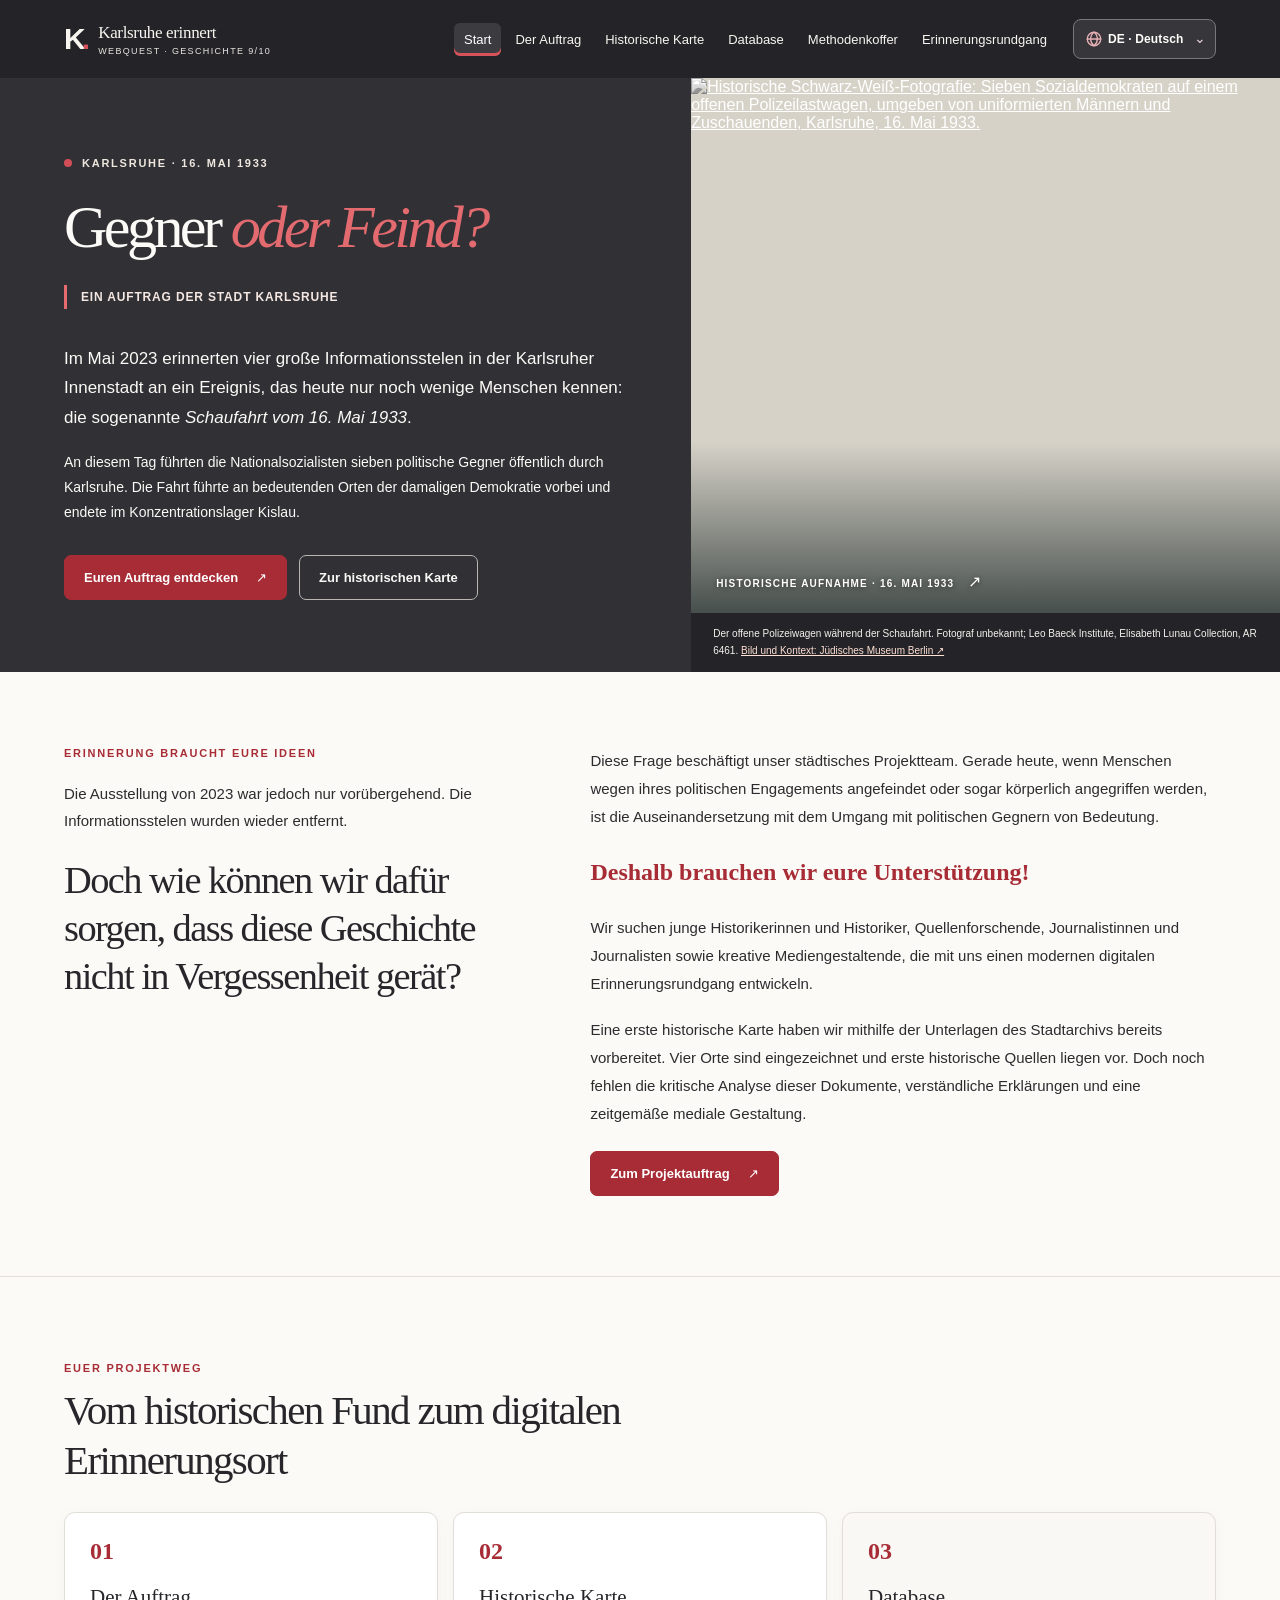
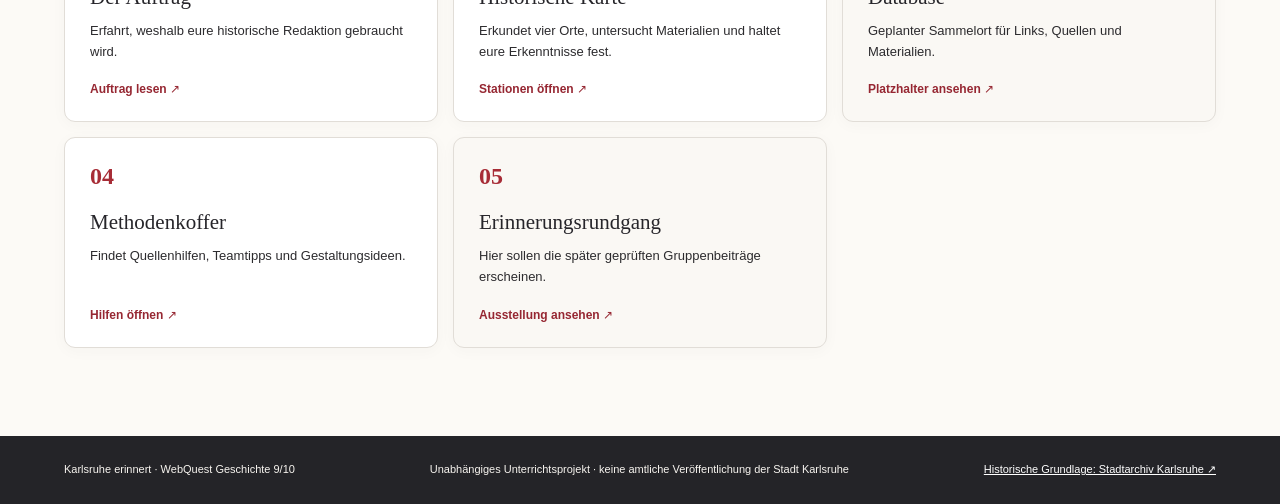
==== commit 3551a5a5: "Activate latest accessible language selector across all pages" ====
--- a/index.html
+++ b/index.html
@@ -6,10 +6,10 @@
   <meta name="description" content="Gegner oder Feind? – Karlsruher WebQuest zur Schaufahrt vom 16. Mai 1933.">
   <title>Gegner oder Feind? | Karlsruhe erinnert</title>
   
-  <link rel="stylesheet" href="styles.css?v=lang-v1">
+  <link rel="stylesheet" href="styles.css?v=lang-v3">
   
-  <script src="i18n-data.js?v=lang-v1" defer></script>
-  <script src="i18n.js?v=lang-v1" defer></script>
+  <script src="i18n-data.js?v=lang-v3" defer></script>
+  <script src="i18n.js?v=lang-v3" defer></script>
 </head>
 <body>
   <a class="skip-link" href="#content">Zum Inhalt springen</a>
--- a/styles.css
+++ b/styles.css
@@ -1470,3 +1470,15 @@
   .language-picker-select{width:95px;padding-left:9px}
   .mobile-nav summary{padding:8px 7px}
 }
+
+
+.language-picker-icon svg{
+  display:block;
+  width:18px;
+  height:18px;
+  fill:none;
+  stroke:currentColor;
+  stroke-width:1.75;
+  stroke-linecap:round;
+  stroke-linejoin:round;
+}
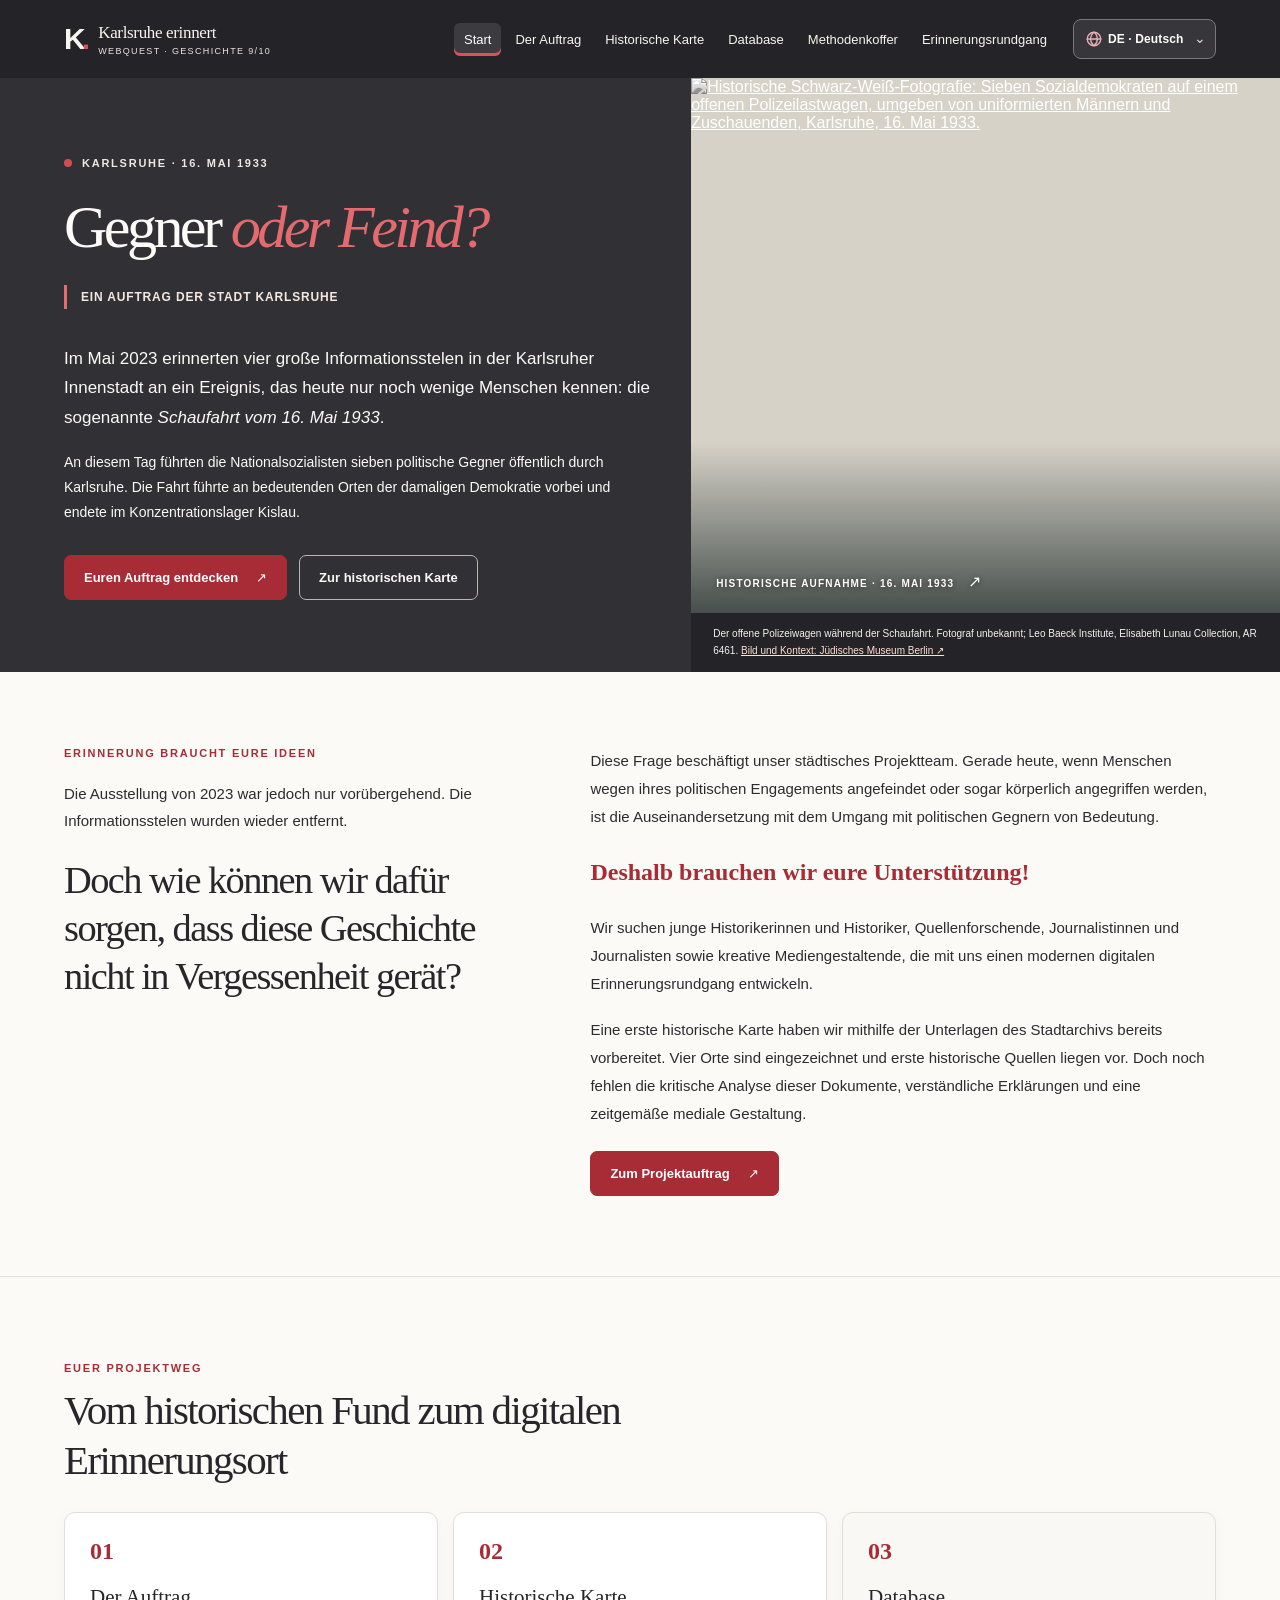
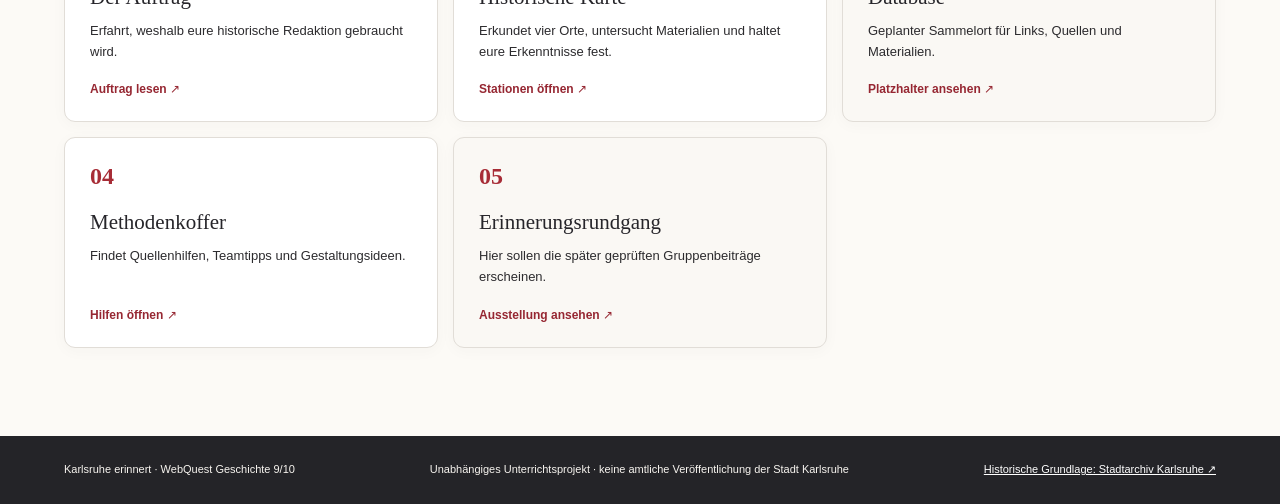
==== commit 2a52f81b: "Refresh homepage stylesheet cache so large-screen layout fix takes effect" ====
--- a/index.html
+++ b/index.html
@@ -6,7 +6,7 @@
   <meta name="description" content="Gegner oder Feind? – Karlsruher WebQuest zur Schaufahrt vom 16. Mai 1933.">
   <title>Gegner oder Feind? | Karlsruhe erinnert</title>
   
-  <link rel="stylesheet" href="styles.css?v=lang-v3">
+  <link rel="stylesheet" href="styles.css?v=home-4k-fix-20261128">
   
   <script src="i18n-data.js?v=lang-v3" defer></script>
   <script src="i18n.js?v=lang-v3" defer></script>
--- a/styles.css
+++ b/styles.css
@@ -1482,3 +1482,30 @@
   stroke-linecap:round;
   stroke-linejoin:round;
 }
+
+
+/* === Fix 4K / ultrawide: Einleitungsspalte der Startseite ===
+ * Die globale intro-copy-Regel kombiniert max-width:790px mit einem
+ * am Viewport ausgerichteten Innenabstand. Bei 4K kann dieser
+ * Innenabstand größer als 790px werden und den Fließtext auf
+ * wenige Pixel zusammendrücken. Hier nur die breite Foto-Startseite
+ * korrigieren, ohne das Mobil-Layout oder andere Seiten zu verändern.
+ */
+@media (min-width:1101px){
+  .intro.intro-photo{
+    grid-template-columns:minmax(0,1.08fr) minmax(0,.92fr);
+  }
+  .intro.intro-photo .intro-copy{
+    box-sizing:border-box;
+    min-width:0;
+    width:100%;
+    max-width:none;
+    padding-left:clamp(48px,5vw,150px);
+    padding-right:clamp(30px,3vw,72px);
+  }
+  .intro.intro-photo .intro-lead,
+  .intro.intro-photo .intro-sub{
+    max-width:690px;
+    overflow-wrap:normal;
+  }
+}
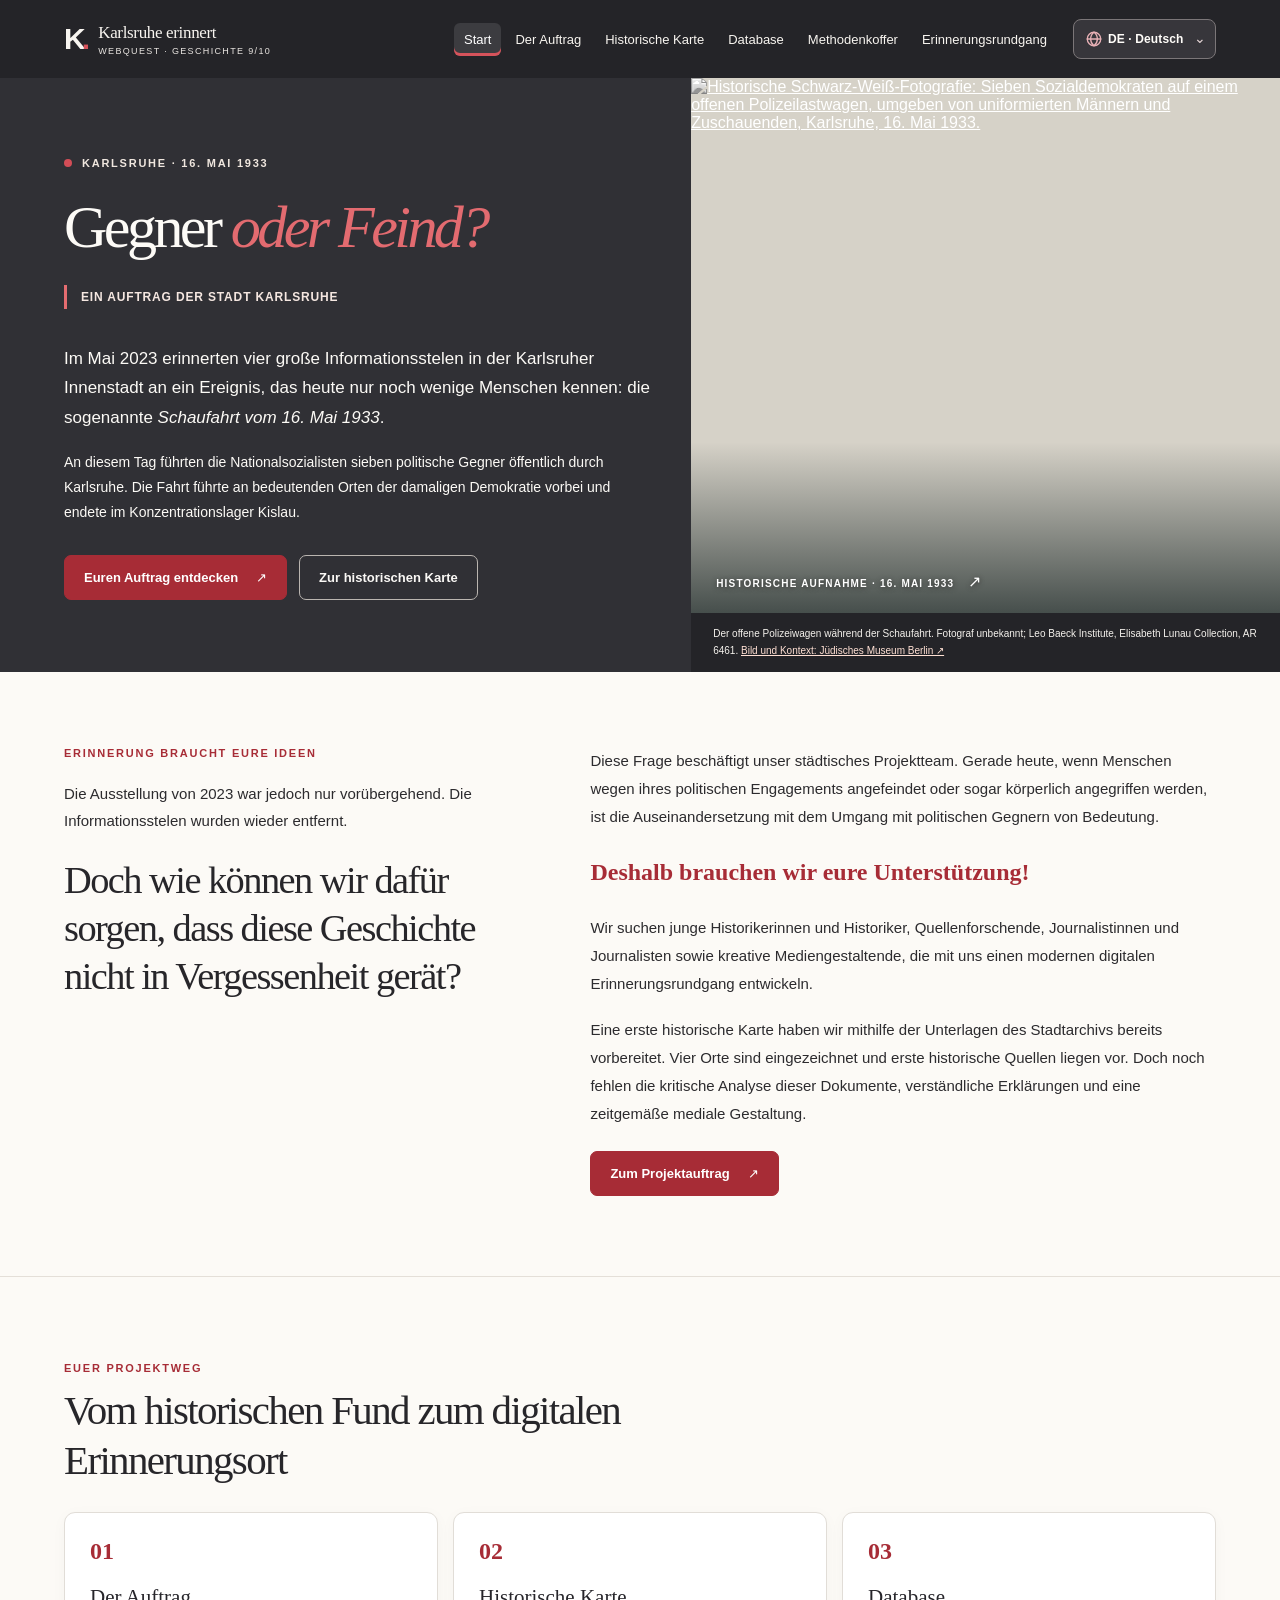
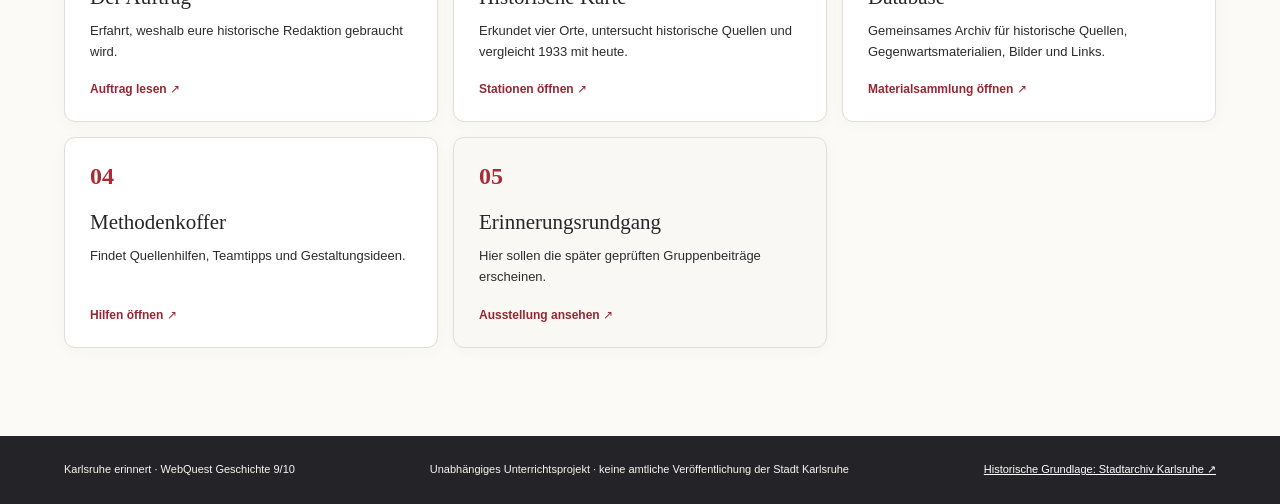
==== commit 49712bea: "Update homepage project roadmap for working Database and present-day comparisons" ====
--- a/index.html
+++ b/index.html
@@ -6,10 +6,10 @@
   <meta name="description" content="Gegner oder Feind? – Karlsruher WebQuest zur Schaufahrt vom 16. Mai 1933.">
   <title>Gegner oder Feind? | Karlsruhe erinnert</title>
   
-  <link rel="stylesheet" href="styles.css?v=home-4k-fix-20261128">
+  <link rel="stylesheet" href="styles.css?v=democracy-v1">
   
-  <script src="i18n-data.js?v=lang-v3" defer></script>
-  <script src="i18n.js?v=lang-v3" defer></script>
+  <script src="i18n-data.js?v=democracy-v1" defer></script>
+  <script src="i18n.js?v=democracy-v1" defer></script>
 </head>
 <body>
   <a class="skip-link" href="#content">Zum Inhalt springen</a>
@@ -70,8 +70,8 @@
   <h2 id="uebersicht-title">Vom historischen Fund zum digitalen Erinnerungsort</h2>
   <div class="journey-grid">
     <a class="journey-card" href="auftrag.html"><span class="journey-index">01</span><strong>Der Auftrag</strong><p>Erfahrt, weshalb eure historische Redaktion gebraucht wird.</p><span class="journey-link">Auftrag lesen ↗</span></a>
-    <a class="journey-card" href="karte.html"><span class="journey-index">02</span><strong>Historische Karte</strong><p>Erkundet vier Orte, untersucht Materialien und haltet eure Erkenntnisse fest.</p><span class="journey-link">Stationen öffnen ↗</span></a>
-    <a class="journey-card journey-card-muted" href="database.html"><span class="journey-index">03</span><strong>Database</strong><p>Geplanter Sammelort für Links, Quellen und Materialien.</p><span class="journey-link">Platzhalter ansehen ↗</span></a>
+    <a class="journey-card" href="karte.html"><span class="journey-index">02</span><strong>Historische Karte</strong><p>Erkundet vier Orte, untersucht historische Quellen und vergleicht 1933 mit heute.</p><span class="journey-link">Stationen öffnen ↗</span></a>
+    <a class="journey-card" href="database.html"><span class="journey-index">03</span><strong>Database</strong><p>Gemeinsames Archiv für historische Quellen, Gegenwartsmaterialien, Bilder und Links.</p><span class="journey-link">Materialsammlung öffnen ↗</span></a>
     <a class="journey-card" href="methodenkoffer.html"><span class="journey-index">04</span><strong>Methodenkoffer</strong><p>Findet Quellenhilfen, Teamtipps und Gestaltungsideen.</p><span class="journey-link">Hilfen öffnen ↗</span></a>
     <a class="journey-card journey-card-muted" href="erinnerungsrundgang.html"><span class="journey-index">05</span><strong>Erinnerungsrundgang</strong><p>Hier sollen die später geprüften Gruppenbeiträge erscheinen.</p><span class="journey-link">Ausstellung ansehen ↗</span></a>
   </div>
--- a/styles.css
+++ b/styles.css
@@ -1509,3 +1509,221 @@
     overflow-wrap:normal;
   }
 }
+
+
+/* === Gegenwartstransfer V1 · Auftrag / Karte / Methoden / Rundgang === */
+.assignment-extended .assignment-tasks{align-content:center}
+.assignment-extended .assignment-tasks .task-number{color:#A72C36}
+.assignment-extended .assignment-tasks p{margin:5px 0 11px;color:#303036}
+.assignment-extended .assignment-main a{color:#912833;text-underline-offset:3px;font-weight:700}
+.detail-column .tab-row{
+  display:grid;
+  grid-template-columns:repeat(3,minmax(0,1fr));
+  align-items:stretch;
+  gap:10px;
+}
+.detail-column .tab{
+  min-width:0;
+  white-space:nowrap;
+  padding:11px 5px 13px;
+  color:#49464A;
+  font-size:12px;
+  cursor:pointer;
+}
+.detail-column .tab:focus-visible{
+  outline:2px solid #A72C36;
+  outline-offset:-2px;
+}
+.detail-column .tab-today.active{color:#982A36}
+.today-workspace{padding:21px 0 5px}
+.today-workspace>.section-kicker{display:block;color:#9B2B34;margin:0 0 8px}
+.today-title{
+  font-family:Georgia,"Times New Roman",serif;
+  font-size:clamp(23px,2.1vw,30px);
+  font-weight:400;
+  line-height:1.28;
+  color:#2B282E;
+  margin:0 0 12px;
+}
+.today-workspace .today-intro{
+  line-height:1.78;
+  font-size:13px;
+  color:#373438;
+  margin:0 0 21px;
+}
+.today-case{
+  background:#F5F0EA;
+  border:1px solid #DDD3C9;
+  border-top:3px solid #A72C36;
+  padding:18px 19px;
+  border-radius:0 0 9px 9px;
+}
+.today-case-label{
+  color:#8F2733;
+  font-size:10px;
+  letter-spacing:.1em;
+  font-weight:800;
+}
+.today-case h5{
+  font-family:Georgia,"Times New Roman",serif;
+  font-weight:400;
+  font-size:22px;
+  line-height:1.35;
+  color:#29262B;
+  margin:8px 0;
+}
+.today-case p{
+  font-size:13px;
+  line-height:1.73;
+  color:#312E32;
+  margin:9px 0;
+}
+.today-case .today-focus{
+  margin-top:13px;
+  padding-top:12px;
+  border-top:1px solid #DCD0C4;
+  color:#43383C;
+}
+.today-materials{display:grid;gap:12px;margin:10px 0 4px}
+.today-material{
+  padding:12px 13px;
+  border:1px solid #E1D8D0;
+  background:#FFFCF8;
+  border-radius:7px;
+  display:grid;
+  gap:5px;
+}
+.today-material-link{color:#8D2732;font-size:12px;font-weight:750;line-height:1.5;text-decoration:underline;text-underline-offset:3px}
+.today-material small{color:#4E494D;font-size:11px;line-height:1.5}
+.today-question-card{
+  padding:17px 18px;
+  border-left:3px solid #A72C36;
+  background:#F5F1EC;
+}
+.today-question-card strong{display:block;color:#8F2832;font-size:10px;letter-spacing:.1em;margin-bottom:8px}
+.today-question-card p{color:#302D32;font-size:13px;line-height:1.7;margin:8px 0}
+.today-tool-link{font-size:12px;font-weight:750;color:#932A35;text-decoration:underline;text-underline-offset:3px}
+.today-comparison{display:grid;gap:11px;margin:7px 0}
+.today-comparison p{color:#3C393E;font-size:12px;line-height:1.7;margin:0 0 5px}
+.today-comparison label{font-size:12px;line-height:1.5;font-weight:800;color:#373237}
+.today-comparison textarea{
+  display:block;
+  min-height:82px;
+  width:100%;
+  max-width:100%;
+  box-sizing:border-box;
+  background:#FFFDFC;
+  border:1px solid #CFC7C0;
+  border-radius:7px;
+  padding:12px;
+  color:#2B292D;
+  font-size:13px;
+  line-height:1.6;
+  resize:vertical;
+}
+.today-comparison textarea:focus{outline:2px solid #CFA3A3;outline-offset:1px}
+.today-comparison .today-save-note{font-size:11px;font-weight:750;color:#655760}
+.today-workspace .today-didactic-hint{
+  font-size:12px;
+  line-height:1.75;
+  color:#413B3F;
+  background:#F1E9E5;
+  border-radius:8px;
+  padding:13px 15px;
+  margin:16px 0;
+}
+.today-actions{display:flex;gap:9px;flex-wrap:wrap;margin:23px 0}
+.today-actions button{
+  display:inline-flex;
+  align-items:center;
+  justify-content:center;
+  border:1px solid #CFC5BD;
+  border-radius:7px;
+  min-height:41px;
+  padding:10px 13px;
+  color:#322F33;
+  background:#FFFDF9;
+  font-size:12px;
+  font-weight:750;
+  cursor:pointer;
+}
+.today-actions button.primary-action{background:#A72C36;color:#fff;border-color:#A72C36}
+.today-actions button:hover{filter:brightness(.95)}
+.today-shared{
+  margin:17px 0 8px;
+  padding:17px 18px;
+  border:1px solid #DED5CB;
+  border-radius:8px;
+  background:#F9F5F0;
+}
+.today-shared>strong{display:block;font-size:12px;line-height:1.55;color:#302C30;margin-bottom:10px}
+.today-shared p{font-size:12px;line-height:1.65;color:#4A4448;margin:6px 0}
+.today-shared-item{
+  width:100%;
+  text-align:left;
+  display:grid;
+  gap:4px;
+  padding:12px 14px;
+  background:#FFF;
+  border:1px solid #D8CBC4;
+  border-radius:7px;
+  cursor:pointer;
+  margin:9px 0;
+}
+.today-shared-item:hover{border-color:#A72C36}
+.today-shared-item strong{font-size:12px;color:#302C30;overflow-wrap:anywhere}
+.today-shared-item small{font-size:11px;color:#8C2834}
+.method-democracy{grid-column:span 2;scroll-margin-top:100px;border-color:#CBB7B4}
+.method-democracy summary{background:#F8F1EB}
+.method-democracy ol{padding-right:24px}
+.method-democracy li{margin:9px 0;line-height:1.7}
+.method-democracy .democracy-caution{
+  background:#F4EBE8;
+  border-left:3px solid #A72C36;
+  padding:13px 15px;
+  color:#363036;
+}
+.method-democracy .democracy-resources{display:flex;gap:12px;flex-wrap:wrap}
+.method-democracy .democracy-resources a{color:#902833;font-weight:750;font-size:12px}
+.exhibition-today{
+  margin:30px 0;
+  padding:25px 27px 28px;
+  background:#F5F0E9;
+  border:1px solid #DDD4CB;
+  border-top:3px solid #A72C36;
+  border-radius:0 0 10px 10px;
+}
+.exhibition-today h2{
+  margin:8px 0 12px;
+  color:#29262B;
+  font-family:Georgia,"Times New Roman",serif;
+  font-size:clamp(25px,2.5vw,36px);
+  font-weight:400;
+}
+.exhibition-today>p{font-size:13px;color:#393439;line-height:1.7;max-width:950px}
+.exhibition-today-grid{display:grid;grid-template-columns:repeat(2,minmax(0,1fr));gap:13px;margin:22px 0}
+.exhibition-today-grid>div{background:#FFF;min-width:0;border:1px solid #E0D9D0;padding:17px;border-radius:8px}
+.exhibition-today-grid span{display:inline-block;font-size:19px;color:#A72C36;font-family:Georgia,serif;margin-right:9px}
+.exhibition-today-grid strong{font-size:13px;color:#2C282D}
+.exhibition-today-grid p{font-size:12px;color:#443F44;line-height:1.68;margin:9px 0 0}
+.exhibition-today .exhibition-today-note{font-size:12px;font-weight:650;color:#453D42}
+.archive-period-note{
+  padding:18px 21px;
+  border:1px solid #DBD1C8;
+  border-radius:8px;
+  background:#F7F1EB;
+  margin-top:25px;
+}
+.archive-period-note strong{color:#30292D;font-size:14px}
+.archive-period-note p{font-size:12px;line-height:1.7;margin:8px 0;color:#3F373B}
+.archive-period-note a{color:#902833;font-weight:750}
+@media(max-width:850px){
+  .method-democracy{grid-column:span 2}
+  .exhibition-today-grid{grid-template-columns:1fr}
+}
+@media(max-width:700px){
+  .today-case{padding:16px 14px}
+  .today-title{font-size:25px}
+  .method-democracy{grid-column:span 1}
+  .exhibition-today{padding:21px 18px}
+}
